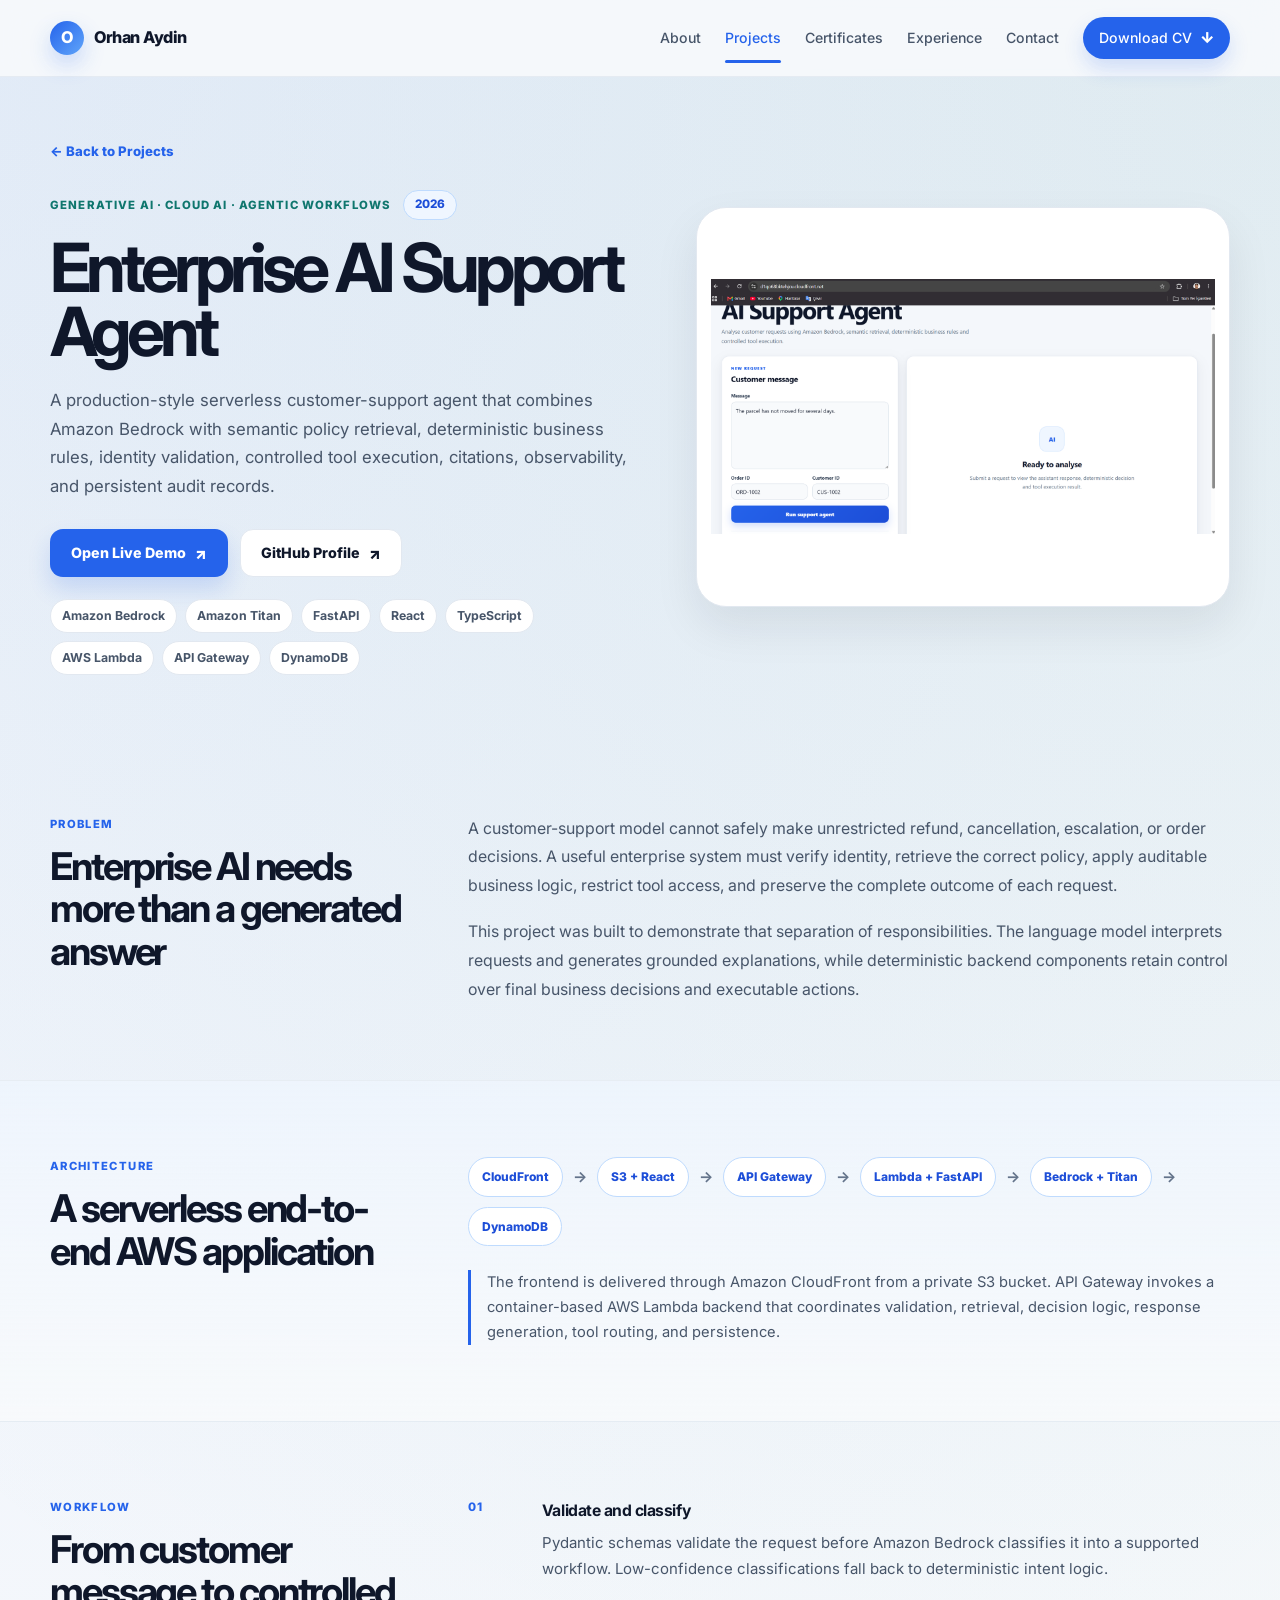
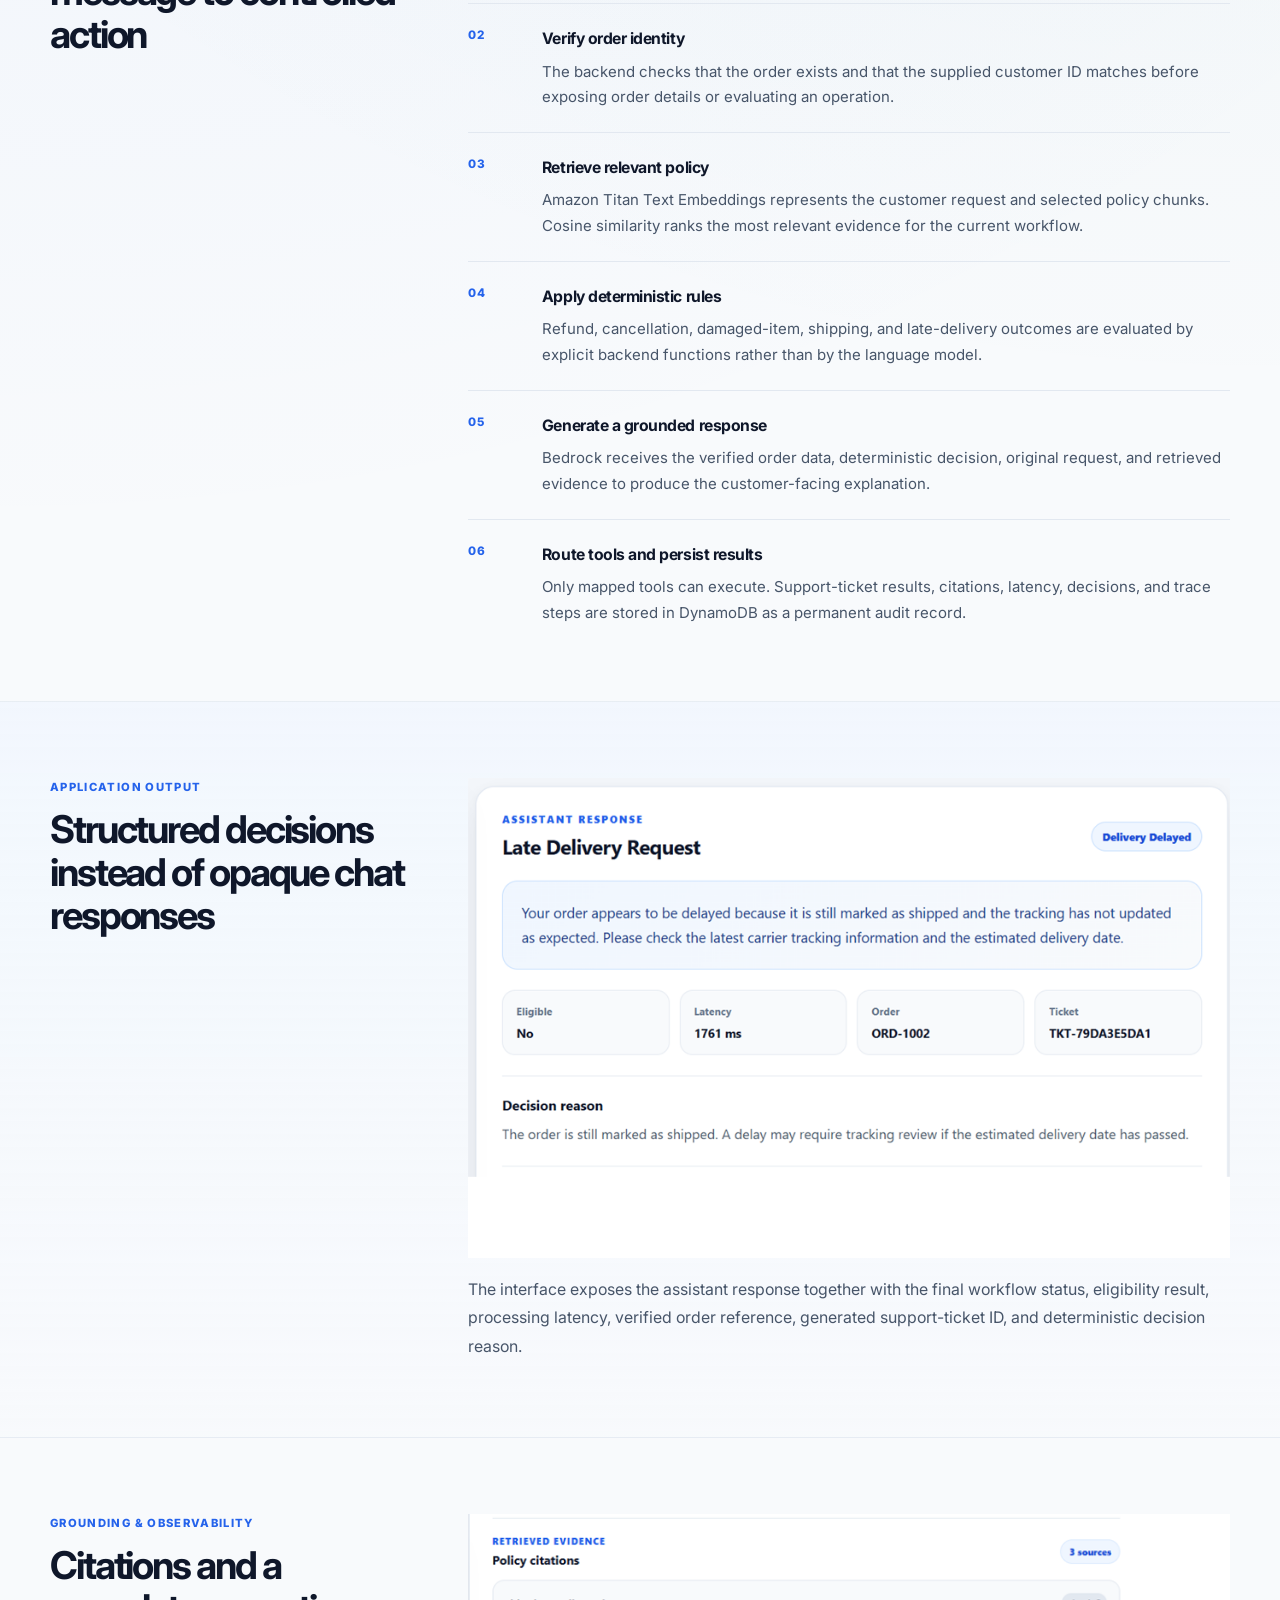
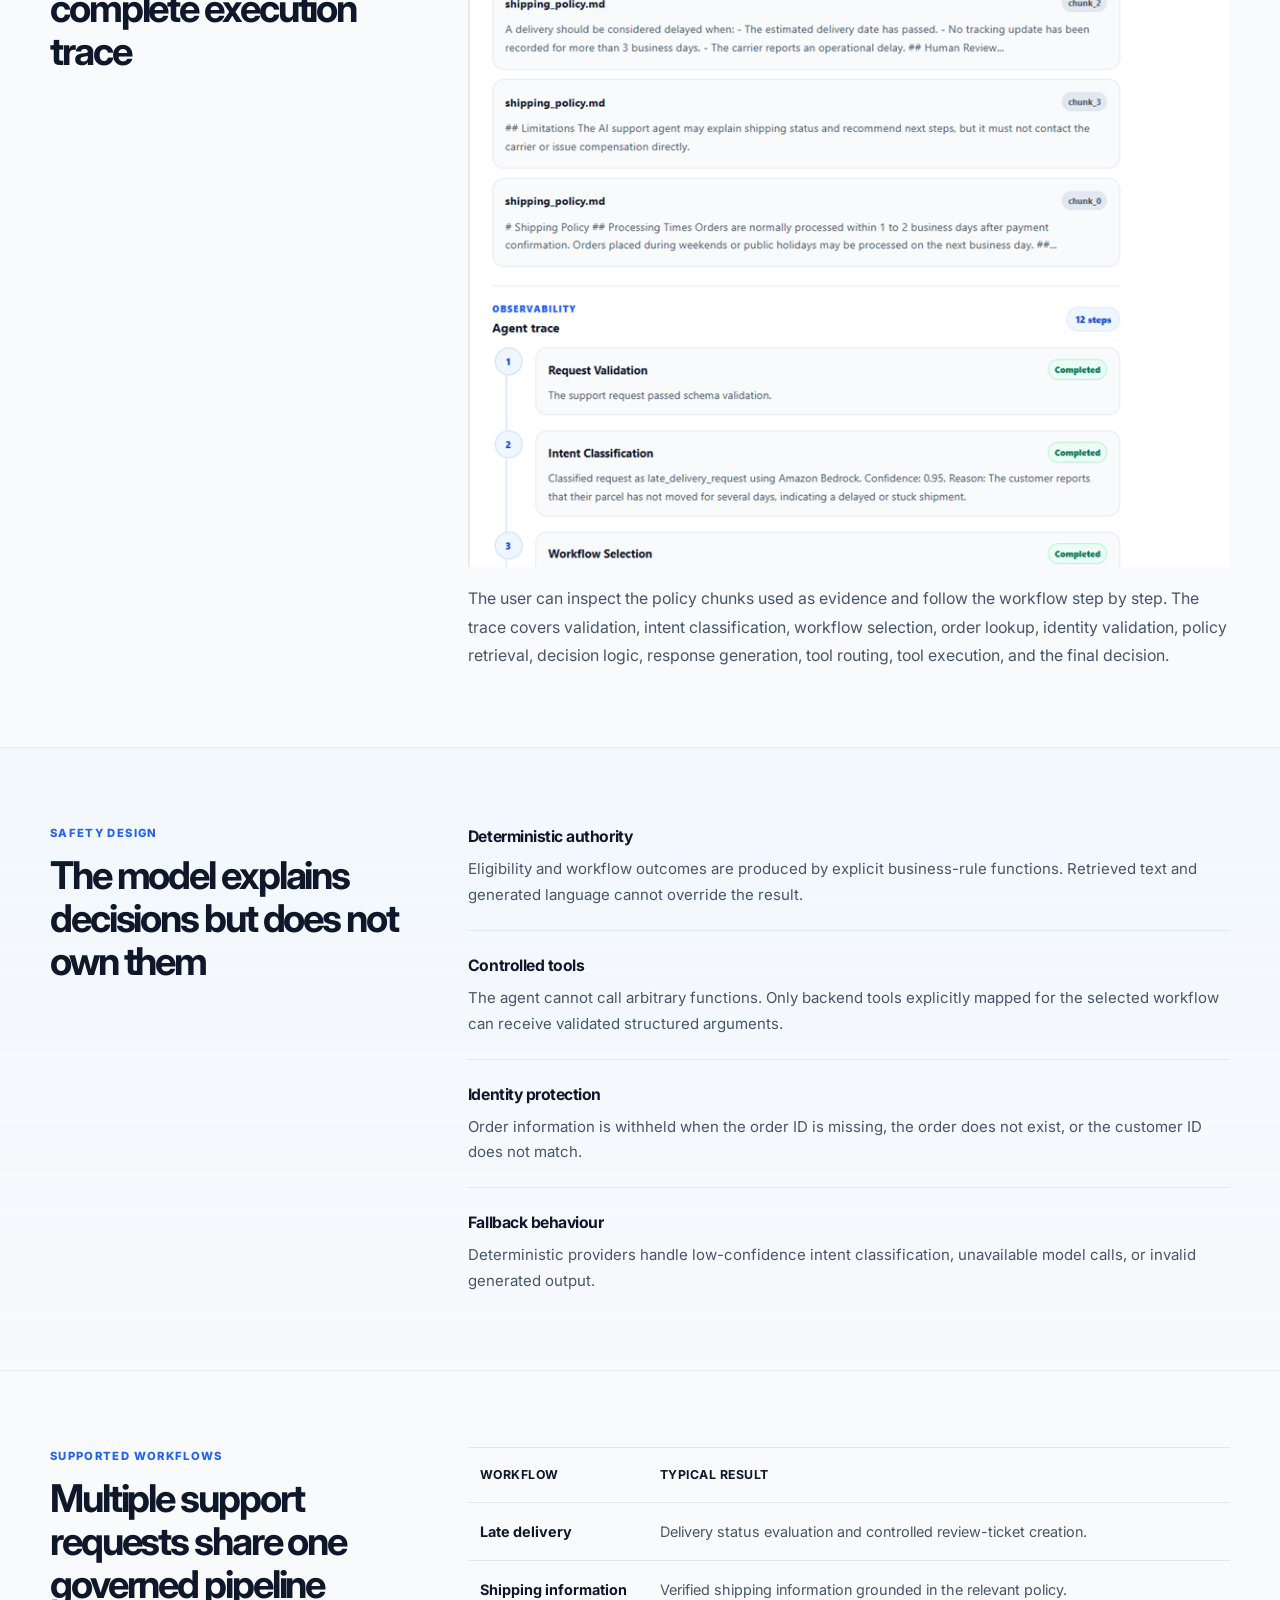
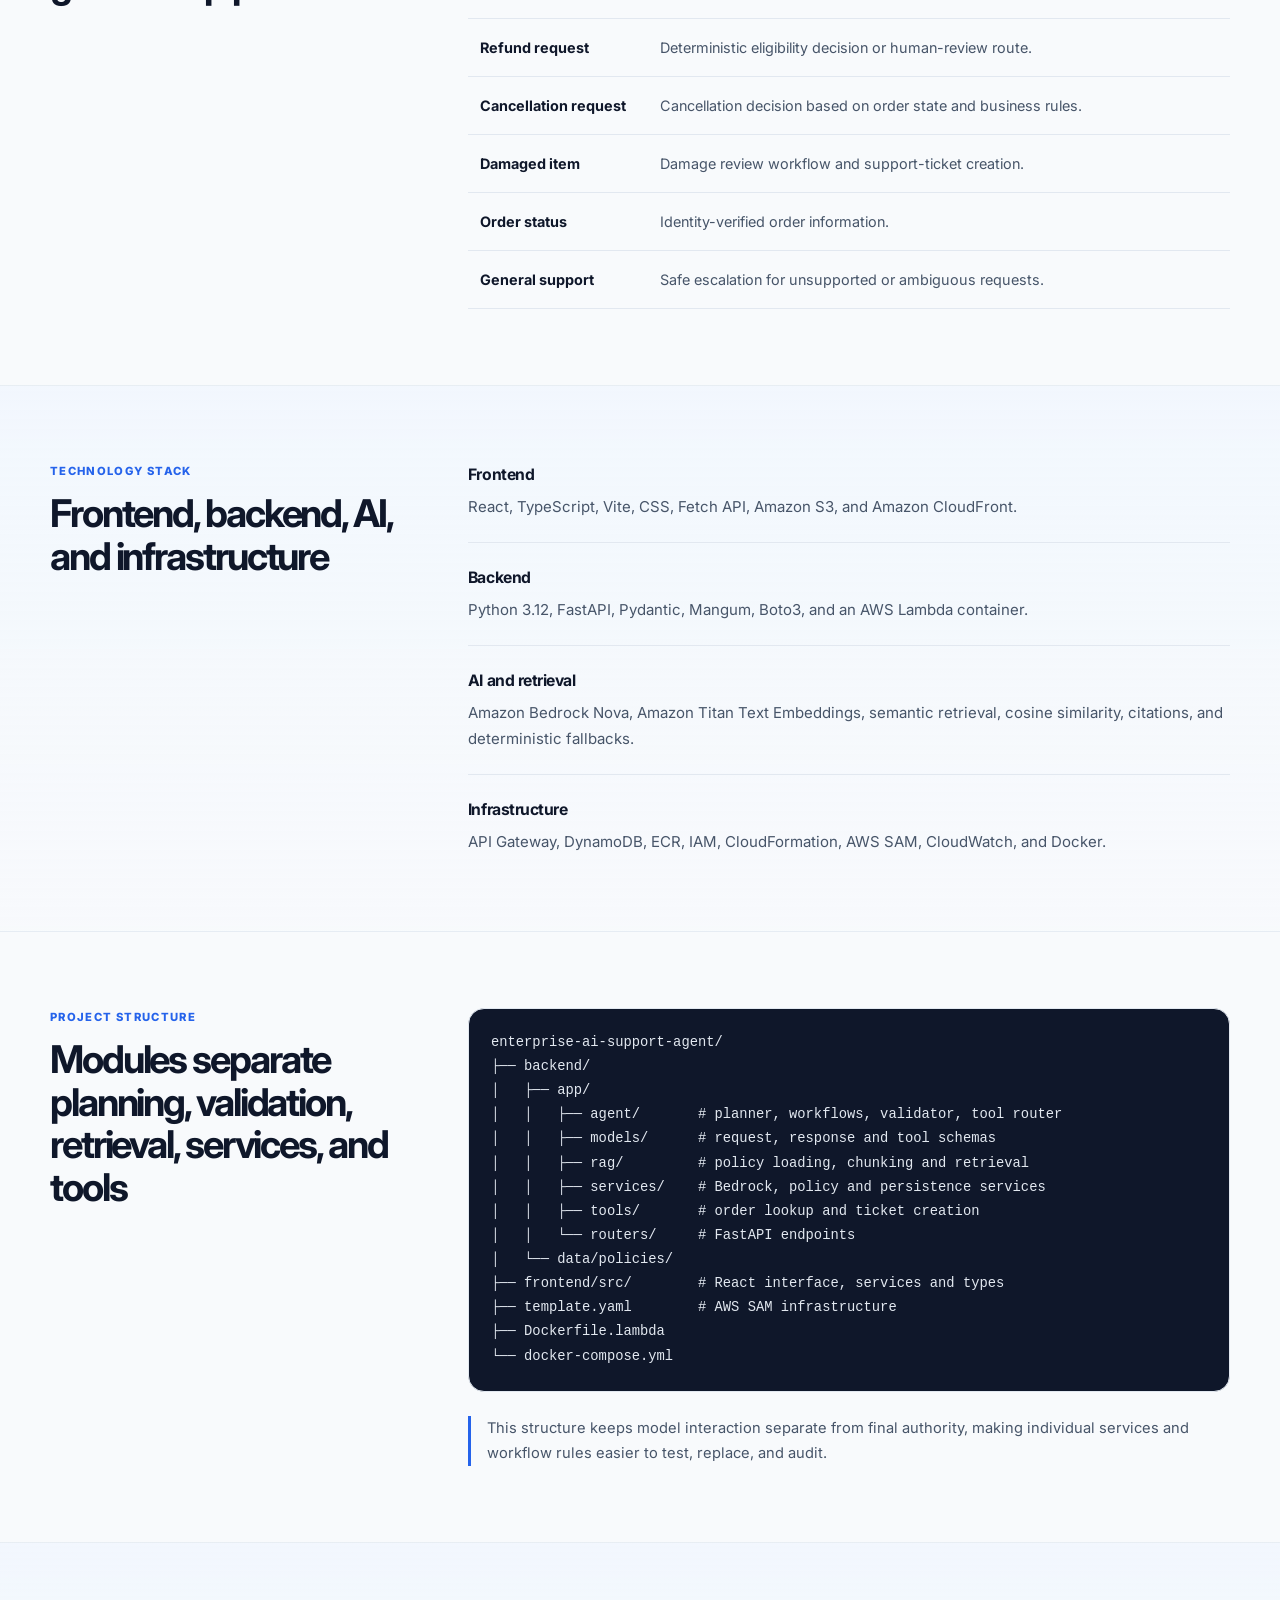
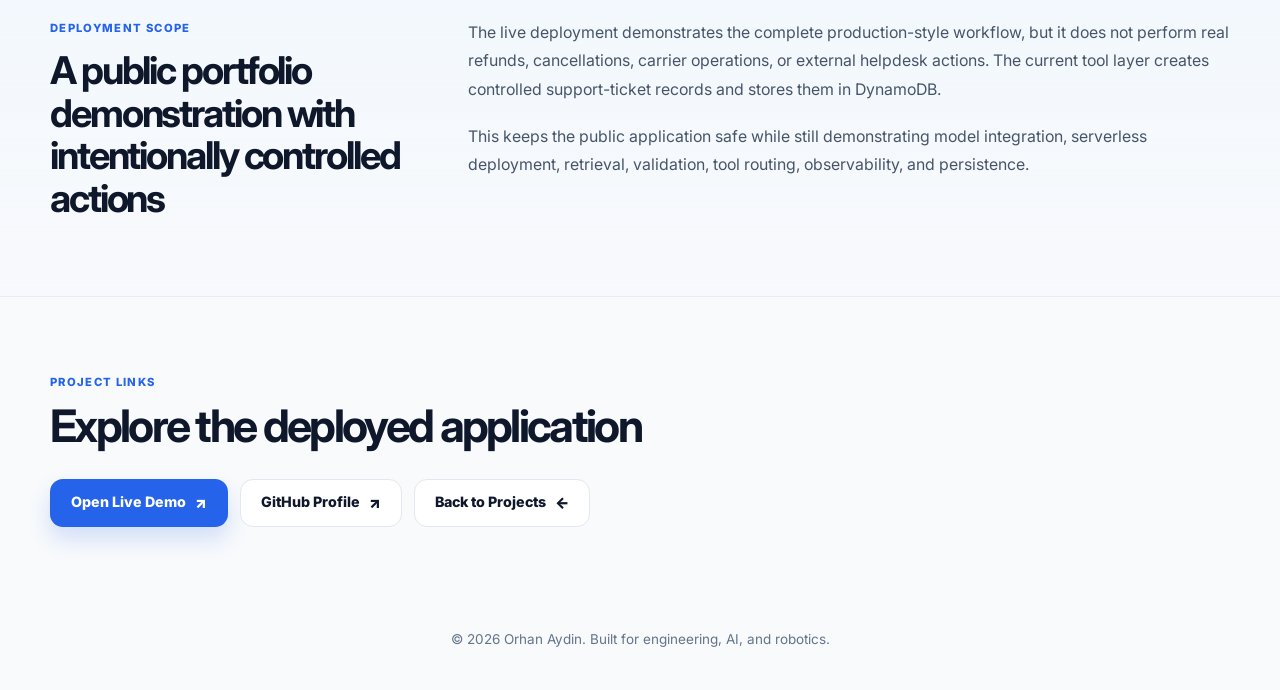
==== projects/enterprise-ai-support-agent/index.html @ e03bdad1 "Add Enterprise AI Support Agent project page Added the Enterprise AI Support Agent project, includin" ====
<!DOCTYPE html>
<html lang="en">
<head>
<meta charset="utf-8"/>
<meta content="width=device-width, initial-scale=1.0" name="viewport"/>
<title>Enterprise AI Support Agent | Orhan Aydin</title>
<meta content="Technical case study of a production-style serverless AI support agent built with Amazon Bedrock, FastAPI, React, AWS Lambda, semantic policy retrieval, deterministic business rules, controlled tools, citations, and DynamoDB audit records." name="description"/>
<link href="../../style.css" rel="stylesheet"/>
<link href="https://fonts.googleapis.com" rel="preconnect"/>
<link crossorigin="" href="https://fonts.gstatic.com" rel="preconnect"/>
<link href="https://fonts.googleapis.com/css2?family=Inter:wght@400;500;600;700;800&amp;display=swap" rel="stylesheet"/>
</head>
<body>
<header class="site-header">
<nav class="navbar container">
<a class="logo" href="../../index.html"><span class="logo-mark">O</span><span>Orhan Aydin</span></a>
<div class="nav-links">
<a class="nav-link" href="../../about.html">About</a>
<a class="nav-link active" href="../../projects.html">Projects</a>
<a class="nav-link" href="../../index.html#certificates">Certificates</a>
<a class="nav-link" href="../../index.html#experience">Experience</a>
<a class="nav-link" href="../../index.html#contact">Contact</a>
<a class="nav-button" href="../../assets/Orhan-Aydin-CV.pdf" rel="noopener noreferrer" target="_blank">Download CV <span class="button-icon">↓</span></a>
</div>
</nav>
</header>
<main class="project-detail-page">
<section class="project-detail-hero section">
<div class="container project-detail-hero-grid">
<div class="project-detail-hero-copy">
<a class="project-back-link" href="../../projects.html">← Back to Projects</a>
<div class="project-detail-kicker-row">
<span class="project-detail-kicker">Generative AI · Cloud AI · Agentic Workflows</span>
<span class="project-year-badge">2026</span>
</div>
<h1>Enterprise AI Support Agent</h1>
<p class="project-detail-lead">A production-style serverless customer-support agent that combines Amazon Bedrock with semantic policy retrieval, deterministic business rules, identity validation, controlled tool execution, citations, observability, and persistent audit records.</p>
<div class="project-detail-actions">
<a class="button button-primary" href="https://d1qo68bktehjcu.cloudfront.net" rel="noopener noreferrer" target="_blank">Open Live Demo <span class="button-icon">↗</span></a>
<a class="button button-secondary" href="https://github.com/orhanaydinn" rel="noopener noreferrer" target="_blank">GitHub Profile <span class="button-icon">↗</span></a>
</div>
<div class="tag-list project-detail-tags">
<span>Amazon Bedrock</span><span>Amazon Titan</span><span>FastAPI</span><span>React</span><span>TypeScript</span><span>AWS Lambda</span><span>API Gateway</span><span>DynamoDB</span>
</div>
</div>
<div class="project-detail-hero-media case-study-hero-media">
<img alt="Enterprise AI Support Agent application interface" src="assets/application-overview.png"/>
</div>
</div>
</section>

<section class="project-detail-section">
<div class="container case-study-grid">
<div class="case-study-aside"><p class="project-detail-section-label">Problem</p><h2>Enterprise AI needs more than a generated answer</h2></div>
<div class="project-detail-prose case-study-prose">
<p>A customer-support model cannot safely make unrestricted refund, cancellation, escalation, or order decisions. A useful enterprise system must verify identity, retrieve the correct policy, apply auditable business logic, restrict tool access, and preserve the complete outcome of each request.</p>
<p>This project was built to demonstrate that separation of responsibilities. The language model interprets requests and generates grounded explanations, while deterministic backend components retain control over final business decisions and executable actions.</p>
</div>
</div>
</section>

<section class="project-detail-section project-detail-soft-section">
<div class="container case-study-grid">
<div class="case-study-aside"><p class="project-detail-section-label">Architecture</p><h2>A serverless end-to-end AWS application</h2></div>
<div>
<div aria-label="Enterprise AI support agent architecture" class="pipeline-list case-study-pipeline">
<span>CloudFront</span><b>→</b><span>S3 + React</span><b>→</b><span>API Gateway</span><b>→</b><span>Lambda + FastAPI</span><b>→</b><span>Bedrock + Titan</span><b>→</b><span>DynamoDB</span>
</div>
<p class="case-study-note">The frontend is delivered through Amazon CloudFront from a private S3 bucket. API Gateway invokes a container-based AWS Lambda backend that coordinates validation, retrieval, decision logic, response generation, tool routing, and persistence.</p>
</div>
</div>
</section>

<section class="project-detail-section">
<div class="container case-study-grid">
<div class="case-study-aside"><p class="project-detail-section-label">Workflow</p><h2>From customer message to controlled action</h2></div>
<div class="case-study-steps">
<article><span>01</span><div><h3>Validate and classify</h3><p>Pydantic schemas validate the request before Amazon Bedrock classifies it into a supported workflow. Low-confidence classifications fall back to deterministic intent logic.</p></div></article>
<article><span>02</span><div><h3>Verify order identity</h3><p>The backend checks that the order exists and that the supplied customer ID matches before exposing order details or evaluating an operation.</p></div></article>
<article><span>03</span><div><h3>Retrieve relevant policy</h3><p>Amazon Titan Text Embeddings represents the customer request and selected policy chunks. Cosine similarity ranks the most relevant evidence for the current workflow.</p></div></article>
<article><span>04</span><div><h3>Apply deterministic rules</h3><p>Refund, cancellation, damaged-item, shipping, and late-delivery outcomes are evaluated by explicit backend functions rather than by the language model.</p></div></article>
<article><span>05</span><div><h3>Generate a grounded response</h3><p>Bedrock receives the verified order data, deterministic decision, original request, and retrieved evidence to produce the customer-facing explanation.</p></div></article>
<article><span>06</span><div><h3>Route tools and persist results</h3><p>Only mapped tools can execute. Support-ticket results, citations, latency, decisions, and trace steps are stored in DynamoDB as a permanent audit record.</p></div></article>
</div>
</div>
</section>

<section class="project-detail-section project-detail-soft-section">
<div class="container case-study-grid">
<div class="case-study-aside"><p class="project-detail-section-label">Application Output</p><h2>Structured decisions instead of opaque chat responses</h2></div>
<div class="project-detail-prose case-study-prose">
<img alt="AI support response with status, latency, order, ticket and decision reason" src="assets/agent-response.png"/>
<p>The interface exposes the assistant response together with the final workflow status, eligibility result, processing latency, verified order reference, generated support-ticket ID, and deterministic decision reason.</p>
</div>
</div>
</section>

<section class="project-detail-section">
<div class="container case-study-grid">
<div class="case-study-aside"><p class="project-detail-section-label">Grounding &amp; Observability</p><h2>Citations and a complete execution trace</h2></div>
<div class="project-detail-prose case-study-prose">
<img alt="Retrieved policy citations and observable agent trace" src="assets/citations-trace.png"/>
<p>The user can inspect the policy chunks used as evidence and follow the workflow step by step. The trace covers validation, intent classification, workflow selection, order lookup, identity validation, policy retrieval, decision logic, response generation, tool routing, tool execution, and the final decision.</p>
</div>
</div>
</section>

<section class="project-detail-section project-detail-soft-section">
<div class="container case-study-grid">
<div class="case-study-aside"><p class="project-detail-section-label">Safety Design</p><h2>The model explains decisions but does not own them</h2></div>
<div class="case-study-findings">
<article><h3>Deterministic authority</h3><p>Eligibility and workflow outcomes are produced by explicit business-rule functions. Retrieved text and generated language cannot override the result.</p></article>
<article><h3>Controlled tools</h3><p>The agent cannot call arbitrary functions. Only backend tools explicitly mapped for the selected workflow can receive validated structured arguments.</p></article>
<article><h3>Identity protection</h3><p>Order information is withheld when the order ID is missing, the order does not exist, or the customer ID does not match.</p></article>
<article><h3>Fallback behaviour</h3><p>Deterministic providers handle low-confidence intent classification, unavailable model calls, or invalid generated output.</p></article>
</div>
</div>
</section>

<section class="project-detail-section">
<div class="container case-study-grid">
<div class="case-study-aside"><p class="project-detail-section-label">Supported Workflows</p><h2>Multiple support requests share one governed pipeline</h2></div>
<div class="model-comparison-table-wrap">
<table class="model-comparison-table">
<thead><tr><th>Workflow</th><th>Typical result</th></tr></thead>
<tbody>
<tr><td>Late delivery</td><td>Delivery status evaluation and controlled review-ticket creation.</td></tr>
<tr><td>Shipping information</td><td>Verified shipping information grounded in the relevant policy.</td></tr>
<tr><td>Refund request</td><td>Deterministic eligibility decision or human-review route.</td></tr>
<tr><td>Cancellation request</td><td>Cancellation decision based on order state and business rules.</td></tr>
<tr><td>Damaged item</td><td>Damage review workflow and support-ticket creation.</td></tr>
<tr><td>Order status</td><td>Identity-verified order information.</td></tr>
<tr><td>General support</td><td>Safe escalation for unsupported or ambiguous requests.</td></tr>
</tbody>
</table>
</div>
</div>
</section>

<section class="project-detail-section project-detail-soft-section">
<div class="container case-study-grid">
<div class="case-study-aside"><p class="project-detail-section-label">Technology Stack</p><h2>Frontend, backend, AI, and infrastructure</h2></div>
<div class="case-study-findings">
<article><h3>Frontend</h3><p>React, TypeScript, Vite, CSS, Fetch API, Amazon S3, and Amazon CloudFront.</p></article>
<article><h3>Backend</h3><p>Python 3.12, FastAPI, Pydantic, Mangum, Boto3, and an AWS Lambda container.</p></article>
<article><h3>AI and retrieval</h3><p>Amazon Bedrock Nova, Amazon Titan Text Embeddings, semantic retrieval, cosine similarity, citations, and deterministic fallbacks.</p></article>
<article><h3>Infrastructure</h3><p>API Gateway, DynamoDB, ECR, IAM, CloudFormation, AWS SAM, CloudWatch, and Docker.</p></article>
</div>
</div>
</section>

<section class="project-detail-section">
<div class="container case-study-grid">
<div class="case-study-aside"><p class="project-detail-section-label">Project Structure</p><h2>Modules separate planning, validation, retrieval, services, and tools</h2></div>
<div>
<pre class="plain-technical-block project-tree-block"><code>enterprise-ai-support-agent/
├── backend/
│   ├── app/
│   │   ├── agent/       # planner, workflows, validator, tool router
│   │   ├── models/      # request, response and tool schemas
│   │   ├── rag/         # policy loading, chunking and retrieval
│   │   ├── services/    # Bedrock, policy and persistence services
│   │   ├── tools/       # order lookup and ticket creation
│   │   └── routers/     # FastAPI endpoints
│   └── data/policies/
├── frontend/src/        # React interface, services and types
├── template.yaml        # AWS SAM infrastructure
├── Dockerfile.lambda
└── docker-compose.yml</code></pre>
<p class="case-study-note">This structure keeps model interaction separate from final authority, making individual services and workflow rules easier to test, replace, and audit.</p>
</div>
</div>
</section>

<section class="project-detail-section project-detail-soft-section">
<div class="container case-study-grid">
<div class="case-study-aside"><p class="project-detail-section-label">Deployment Scope</p><h2>A public portfolio demonstration with intentionally controlled actions</h2></div>
<div class="project-detail-prose case-study-prose">
<p>The live deployment demonstrates the complete production-style workflow, but it does not perform real refunds, cancellations, carrier operations, or external helpdesk actions. The current tool layer creates controlled support-ticket records and stores them in DynamoDB.</p>
<p>This keeps the public application safe while still demonstrating model integration, serverless deployment, retrieval, validation, tool routing, observability, and persistence.</p>
</div>
</div>
</section>

<section class="project-detail-section">
<div class="container project-detail-cta">
<div><p class="project-detail-section-label">Project Links</p><h2>Explore the deployed application</h2></div>
<div class="project-detail-actions">
<a class="button button-primary" href="https://d1qo68bktehjcu.cloudfront.net" rel="noopener noreferrer" target="_blank">Open Live Demo <span class="button-icon">↗</span></a>
<a class="button button-secondary" href="https://github.com/orhanaydinn" rel="noopener noreferrer" target="_blank">GitHub Profile <span class="button-icon">↗</span></a>
<a class="button button-secondary" href="../../projects.html">Back to Projects <span class="button-icon">←</span></a>
</div>
</div>
</section>
</main>
<footer class="footer">© 2026 Orhan Aydin. Built for engineering, AI, and robotics.</footer>
</body>
</html>
---- style.css ----
:root {
  --bg: #f8fafc;
  --surface: #ffffff;
  --surface-soft: #f1f5f9;
  --text: #0f172a;
  --muted: #475569;
  --muted-light: #64748b;
  --border: #e2e8f0;
  --blue: #2563eb;
  --blue-dark: #1d4ed8;
  --blue-soft: #eff6ff;
  --teal: #0f766e;
  --teal-soft: #f0fdfa;
  --shadow: 0 20px 45px rgba(15, 23, 42, 0.08);
  --radius-lg: 28px;
  --radius-md: 20px;
  --radius-sm: 999px;
  --container: 1180px;
}

* {
  box-sizing: border-box;
  margin: 0;
  padding: 0;
}

html {
  scroll-behavior: smooth;
}

body {
  font-family: "Inter", system-ui, -apple-system, BlinkMacSystemFont, "Segoe UI", sans-serif;
  background:
    radial-gradient(circle at top left, rgba(37, 99, 235, 0.08), transparent 30%),
    radial-gradient(circle at top right, rgba(15, 118, 110, 0.08), transparent 28%),
    var(--bg);
  color: var(--text);
  line-height: 1.6;
}

a {
  color: inherit;
  text-decoration: none;
}

img {
  max-width: 100%;
  display: block;
}

.container {
  width: min(100% - 40px, var(--container));
  margin: 0 auto;
}

.section {
  padding: 86px 0;
}

/* HEADER */

.site-header {
  position: sticky;
  top: 0;
  z-index: 20;
  background: rgba(248, 250, 252, 0.88);
  backdrop-filter: blur(16px);
  border-bottom: 1px solid rgba(226, 232, 240, 0.85);
}

.navbar {
  min-height: 76px;
  display: flex;
  align-items: center;
  justify-content: space-between;
  gap: 24px;
}

.logo {
  display: inline-flex;
  align-items: center;
  gap: 10px;
  font-weight: 800;
  font-size: 1.08rem;
  letter-spacing: -0.03em;
  color: var(--text);
}

.logo-mark {
  width: 34px;
  height: 34px;
  border-radius: 50%;
  display: grid;
  place-items: center;
  background: linear-gradient(135deg, var(--blue), #60a5fa);
  color: white;
  font-weight: 800;
  box-shadow: 0 10px 22px rgba(37, 99, 235, 0.22);
}

.nav-links {
  display: flex;
  align-items: center;
  gap: 24px;
  font-size: 0.94rem;
  color: var(--muted);
  font-weight: 500;
}

.nav-links a:hover {
  color: var(--blue);
}

.nav-button {
  display: inline-flex;
  align-items: center;
  gap: 8px;
  padding: 10px 16px;
  border-radius: var(--radius-sm);
  background: var(--blue);
  color: white !important;
  box-shadow: 0 10px 20px rgba(37, 99, 235, 0.18);
}

.nav-button:hover {
  background: var(--blue-dark);
}

/* HERO */

.hero {
  padding-top: 76px;
  padding-bottom: 84px;
}

.hero-grid {
  display: grid;
  grid-template-columns: 260px 1fr 380px;
  gap: 42px;
  align-items: center;
}

.hero-image-card {
  background: linear-gradient(145deg, #ffffff, #eff6ff);
  border: 1px solid var(--border);
  border-radius: 50%;
  padding: 12px;
  box-shadow: var(--shadow);
  position: relative;
}

.hero-image-card::before {
  content: "";
  position: absolute;
  inset: -12px;
  border-radius: 50%;
  background: linear-gradient(145deg, rgba(37, 99, 235, 0.14), rgba(15, 118, 110, 0.12));
  z-index: -1;
}

.profile-image {
  width: 100%;
  aspect-ratio: 1 / 1;
  object-fit: cover;
  border-radius: 50%;
  background: var(--surface-soft);
}

.eyebrow {
  display: inline-flex;
  align-items: center;
  width: fit-content;
  font-size: 0.76rem;
  font-weight: 800;
  color: var(--blue);
  text-transform: uppercase;
  letter-spacing: 0.12em;
  margin-bottom: 14px;
}

.hero h1 {
  font-size: clamp(3rem, 5.4vw, 5.2rem);
  line-height: 0.95;
  letter-spacing: -0.08em;
  margin-bottom: 14px;
}

.hero h2 {
  font-size: clamp(1.45rem, 2.8vw, 2rem);
  line-height: 1.18;
  color: var(--blue);
  font-weight: 800;
  letter-spacing: -0.04em;
  margin-bottom: 20px;
}

.hero-description {
  max-width: 680px;
  font-size: 1.08rem;
  color: var(--muted);
  margin-bottom: 28px;
}

.hero-actions,
.social-links,
.project-links,
.contact-links {
  display: flex;
  flex-wrap: wrap;
  align-items: center;
  gap: 12px;
}

.button {
  display: inline-flex;
  align-items: center;
  justify-content: center;
  gap: 9px;
  min-height: 48px;
  padding: 0 20px;
  border-radius: 13px;
  font-weight: 800;
  font-size: 0.95rem;
  border: 1px solid transparent;
}

.button-icon {
  font-weight: 900;
  font-size: 1rem;
  line-height: 1;
}

.button-primary {
  background: var(--blue);
  color: white;
  box-shadow: 0 12px 22px rgba(37, 99, 235, 0.18);
}

.button-primary:hover {
  background: var(--blue-dark);
}

.button-secondary {
  background: var(--surface);
  border-color: var(--border);
  color: var(--text);
}

.button-secondary:hover {
  border-color: var(--blue);
  color: var(--blue);
}

/* SOCIAL BUTTONS */

.social-links {
  margin-top: 18px;
}

.social-link {
  min-height: 46px;
  display: inline-flex;
  align-items: center;
  gap: 10px;
  background: var(--surface);
  border: 1px solid var(--border);
  border-radius: 13px;
  padding: 0 16px;
  font-weight: 800;
  font-size: 0.94rem;
  color: var(--text);
  box-shadow: 0 10px 24px rgba(15, 23, 42, 0.04);
}

.social-link:hover {
  border-color: var(--blue);
  color: var(--blue);
  transform: translateY(-1px);
}

.social-icon {
  width: 22px;
  height: 22px;
  display: grid;
  place-items: center;
  flex-shrink: 0;
}

.social-icon svg {
  width: 20px;
  height: 20px;
  fill: currentColor;
}

.github-icon {
  color: #111827;
}

.linkedin-icon {
  color: #0a66c2;
}

.huggingface-icon {
  font-size: 1.25rem;
}

/* HERO PROFILE CARD */

.hero-profile-card {
  background: rgba(255, 255, 255, 0.94);
  border: 1px solid var(--border);
  border-radius: var(--radius-lg);
  padding: 28px;
  box-shadow: var(--shadow);
}

.hero-profile-card h3 {
  font-size: 1.28rem;
  letter-spacing: -0.04em;
  margin-bottom: 24px;
}

.profile-item {
  display: grid;
  grid-template-columns: 48px 1fr;
  gap: 16px;
  align-items: flex-start;
  margin-bottom: 18px;
}

.profile-item:last-child {
  margin-bottom: 0;
}

.profile-icon {
  width: 48px;
  height: 48px;
  border-radius: 16px;
  display: grid;
  place-items: center;
  background: var(--blue-soft);
  border: 1px solid #bfdbfe;
  font-size: 1.35rem;
}

.profile-item:nth-of-type(2) .profile-icon {
  background: var(--teal-soft);
  border-color: #99f6e4;
}

.profile-item h4 {
  font-size: 0.98rem;
  line-height: 1.35;
  letter-spacing: -0.03em;
  margin-bottom: 4px;
}

.profile-item p {
  color: var(--muted);
  font-size: 0.9rem;
  line-height: 1.55;
}

.profile-badge {
  display: inline-flex;
  align-items: center;
  width: fit-content;
  margin-top: 8px;
  padding: 5px 10px;
  border-radius: 999px;
  background: var(--blue-soft);
  border: 1px solid #bfdbfe;
  color: var(--blue-dark);
  font-size: 0.78rem;
  font-weight: 800;
}

/* ENGINEERING FOCUS */

.focus-section {
  padding-top: 42px;
}

.focus-title {
  text-align: center;
  margin-bottom: 34px;
}

.focus-title h2 {
  font-size: clamp(2rem, 3.2vw, 3rem);
  line-height: 1.05;
  letter-spacing: -0.06em;
}

.focus-grid {
  display: grid;
  grid-template-columns: repeat(4, 1fr);
  gap: 18px;
}

.focus-card {
  background: rgba(255, 255, 255, 0.94);
  border: 1px solid var(--border);
  border-radius: var(--radius-md);
  box-shadow: 0 12px 30px rgba(15, 23, 42, 0.05);
  padding: 28px;
}

.card-icon {
  width: 56px;
  height: 56px;
  border-radius: 16px;
  display: grid;
  place-items: center;
  margin-bottom: 22px;
}

.card-icon svg {
  width: 32px;
  height: 32px;
  stroke: currentColor;
  fill: none;
  stroke-width: 1.9;
  stroke-linecap: round;
  stroke-linejoin: round;
}

.focus-blue .card-icon {
  background: #eff6ff;
  color: #2563eb;
}

.focus-green .card-icon {
  background: #ecfdf5;
  color: #10b981;
}

.focus-purple .card-icon {
  background: #f5f3ff;
  color: #7c3aed;
}

.focus-cyan .card-icon {
  background: #ecfeff;
  color: #06b6d4;
}

.focus-card h3 {
  font-size: 1.12rem;
  line-height: 1.35;
  letter-spacing: -0.03em;
  margin-bottom: 12px;
}

.focus-card p {
  color: var(--muted);
  font-size: 0.94rem;
  line-height: 1.65;
}

/* SHARED CARDS */

.project-card,
.skill-card,
.impact-card,
.contact-card,
.content-card,
.category-card,
.page-side-card {
  background: rgba(255, 255, 255, 0.92);
  border: 1px solid var(--border);
  border-radius: var(--radius-md);
  box-shadow: 0 12px 30px rgba(15, 23, 42, 0.05);
}

.skill-card h3,
.project-card h3,
.category-card h3 {
  font-size: 1.14rem;
  letter-spacing: -0.03em;
  margin-bottom: 10px;
}

.skill-card p,
.project-card p,
.impact-card p,
.contact-card p,
.category-card p {
  color: var(--muted);
  font-size: 0.96rem;
}

/* FEATURED PROJECTS */

.projects-section {
  padding-top: 110px;
  background: linear-gradient(180deg, transparent, rgba(239, 246, 255, 0.55), transparent);
}

.projects-title {
  text-align: center;
  margin-bottom: 36px;
}

.projects-title h2 {
  font-size: clamp(2rem, 3.2vw, 3rem);
  line-height: 1.05;
  letter-spacing: -0.06em;
}

.project-card {
  padding: 28px;
}

.project-card-large {
  padding: 36px;
  border-radius: var(--radius-lg);
  margin-bottom: 20px;
  background:
    linear-gradient(135deg, rgba(239, 246, 255, 0.88), rgba(255, 255, 255, 0.96)),
    var(--surface);
}


.project-feature-layout {
  display: grid;
  grid-template-columns: minmax(280px, 0.9fr) minmax(0, 1.6fr);
  gap: 36px;
  align-items: stretch;
}

.project-feature-media {
  min-height: 360px;
  overflow: hidden;
  border-radius: 20px;
  border: 1px solid var(--border);
  background: var(--surface-soft);
  box-shadow: inset 0 0 0 1px rgba(255, 255, 255, 0.45);
}

.project-feature-image {
  width: 100%;
  height: 100%;
  object-fit: cover;
  object-position: center;
}

.project-content {
  max-width: none;
}

.project-meta {
  color: var(--teal);
  font-weight: 800;
  font-size: 0.78rem;
  letter-spacing: 0.08em;
  text-transform: uppercase;
  margin-bottom: 10px;
}

.project-card-large h3 {
  font-size: clamp(1.8rem, 4vw, 3rem);
  line-height: 1.06;
  letter-spacing: -0.06em;
  margin-bottom: 16px;
}

.project-card-large p {
  font-size: 1.05rem;
  max-width: 820px;
}

.tag-list {
  display: flex;
  flex-wrap: wrap;
  gap: 8px;
  margin: 20px 0;
}

.tag-list span {
  display: inline-flex;
  align-items: center;
  border-radius: var(--radius-sm);
  background: var(--surface);
  border: 1px solid var(--border);
  color: var(--muted);
  padding: 6px 11px;
  font-size: 0.82rem;
  font-weight: 700;
}

.project-points {
  list-style-position: inside;
  color: var(--muted);
  margin: 16px 0 22px;
  display: grid;
  gap: 6px;
}

.project-links a,
.contact-links a {
  color: var(--blue);
  font-weight: 800;
  font-size: 0.94rem;
}

.project-links a:hover,
.contact-links a:hover {
  color: var(--blue-dark);
}

.project-grid {
  display: grid;
  grid-template-columns: repeat(3, 1fr);
  gap: 18px;
}

.view-all-wrapper {
  display: flex;
  justify-content: center;
  margin-top: 28px;
}

/* SKILLS */

.skills-grid {
  display: grid;
  grid-template-columns: repeat(4, 1fr);
  gap: 18px;
}

.skill-card {
  padding: 24px;
}

/* EXPERIENCE */

.impact-grid {
  display: grid;
  grid-template-columns: repeat(3, 1fr);
  gap: 18px;
}

.impact-card {
  padding: 28px;
}

.impact-card h3 {
  font-size: 2rem;
  letter-spacing: -0.06em;
  color: var(--blue);
  margin-bottom: 12px;
}

/* PAGE HERO FOR ABOUT / PROJECTS */

.page-hero {
  padding-top: 86px;
  padding-bottom: 66px;
}

.page-hero-grid {
  display: grid;
  grid-template-columns: 1.5fr 0.8fr;
  gap: 40px;
  align-items: stretch;
}

.page-hero h1 {
  font-size: clamp(3rem, 6vw, 5.3rem);
  line-height: 0.95;
  letter-spacing: -0.08em;
  margin-bottom: 24px;
}

.page-hero p {
  max-width: 760px;
  color: var(--muted);
  font-size: 1.1rem;
}

.page-side-card {
  padding: 30px;
  border-radius: var(--radius-lg);
}

.page-side-card h3 {
  font-size: 1.2rem;
  letter-spacing: -0.04em;
  margin-bottom: 18px;
}

.page-side-card p {
  font-size: 0.96rem;
  margin-bottom: 16px;
}

/* ABOUT DETAIL */

.about-detail-section {
  padding-top: 24px;
}

.content-grid {
  display: grid;
  grid-template-columns: repeat(2, 1fr);
  gap: 20px;
}

.content-card {
  padding: 30px;
}

.content-card h2 {
  font-size: 1.35rem;
  letter-spacing: -0.04em;
  margin-bottom: 16px;
}

.content-card p {
  color: var(--muted);
  margin-bottom: 14px;
}

.content-card p:last-child {
  margin-bottom: 0;
}

/* PROJECTS PAGE */

.projects-list {
  display: grid;
  gap: 18px;
}

.project-card-wide {
  display: grid;
  grid-template-columns: 1fr auto;
  gap: 28px;
  align-items: center;
}

.project-links-block {
  align-items: flex-start;
  flex-direction: column;
  min-width: 120px;
}

.simple-list {
  list-style: none;
  display: grid;
  gap: 10px;
}

.simple-list li {
  color: var(--muted);
  position: relative;
  padding-left: 18px;
}

.simple-list li::before {
  content: "";
  position: absolute;
  left: 0;
  top: 11px;
  width: 7px;
  height: 7px;
  border-radius: 50%;
  background: var(--blue);
}

.category-grid {
  display: grid;
  grid-template-columns: repeat(4, 1fr);
  gap: 18px;
}

.category-card {
  padding: 26px;
}

/* CONTACT */

.contact-section {
  padding-bottom: 56px;
}

.contact-card {
  padding: 44px;
  background:
    linear-gradient(135deg, rgba(239, 246, 255, 0.95), rgba(240, 253, 250, 0.8)),
    var(--surface);
}

.contact-card h2 {
  font-size: clamp(2rem, 4vw, 3rem);
  letter-spacing: -0.06em;
  line-height: 1.08;
  margin-bottom: 14px;
}

.contact-card p {
  max-width: 780px;
  font-size: 1.04rem;
  margin-bottom: 22px;
}

.footer {
  padding: 26px 20px 40px;
  text-align: center;
  color: var(--muted-light);
  font-size: 0.9rem;
}

/* RESPONSIVE */

@media (max-width: 1100px) {
  .hero-grid {
    grid-template-columns: 240px 1fr;
    gap: 40px;
  }

  .hero-profile-card {
    grid-column: 1 / -1;
  }
}

@media (max-width: 980px) {
  .focus-grid,
  .skills-grid,
  .category-grid {
    grid-template-columns: repeat(2, 1fr);
  }

  .project-grid,
  .content-grid,
  .project-feature-layout {
    grid-template-columns: 1fr;
  }

  .project-feature-media {
    min-height: 300px;
  }

  .project-card-wide {
    grid-template-columns: 1fr;
  }

  .page-hero-grid {
    grid-template-columns: 1fr;
  }
}

@media (max-width: 760px) {
  .container {
    width: min(100% - 28px, var(--container));
  }

  .section {
    padding: 64px 0;
  }

  .navbar {
    align-items: flex-start;
    flex-direction: column;
    padding: 18px 0;
  }

  .nav-links {
    width: 100%;
    overflow-x: auto;
    padding-bottom: 4px;
    gap: 16px;
  }

  .hero {
    padding-top: 58px;
  }

  .hero-grid {
    grid-template-columns: 1fr;
    gap: 34px;
  }

  .hero-image-card {
    max-width: 250px;
  }

  .hero h1 {
    font-size: 3.4rem;
  }

  .focus-grid,
  .skills-grid,
  .impact-grid,
  .category-grid {
    grid-template-columns: 1fr;
  }

  .project-card-large,
  .contact-card,
  .content-card,
  .category-card,
  .page-side-card {
    padding: 28px;
  }

  .project-feature-media {
    min-height: 230px;
  }

  .page-hero h1 {
    font-size: 3.2rem;
  }
}

@media (max-width: 420px) {
  .hero h1 {
    font-size: 2.8rem;
  }

  .hero h2 {
    font-size: 1.35rem;
  }

  .hero-description {
    font-size: 1.02rem;
  }

  .nav-links {
    font-size: 0.86rem;
  }
}

.nav-link {
  position: relative;
  padding: 8px 0;
  transition: color 0.2s ease;
}

.nav-link::after {
  content: "";
  position: absolute;
  left: 50%;
  bottom: -6px;
  width: 0;
  height: 3px;
  border-radius: 999px;
  background: var(--blue);
  transform: translateX(-50%);
  transition: width 0.2s ease;
}

.nav-link:hover,
.nav-link.active {
  color: var(--blue);
}

.nav-link:hover::after,
.nav-link.active::after {
  width: 100%;
}

/* =========================================================
   MAIN FEATURED PROJECT — FULL GIF + COMPACT CONTENT
   ========================================================= */

.project-feature-layout {
  display: grid;
  grid-template-columns: minmax(360px, 1fr) minmax(0, 1.45fr);
  gap: 34px;
  align-items: stretch;
}

.project-feature-media {
  width: 100%;
  height: 100%;
  min-height: 0;
  display: block;
  overflow: hidden;
  border-radius: 22px;
  border: 1px solid var(--border);
  background: #000;
  box-shadow: inset 0 0 0 1px rgba(255, 255, 255, 0.2);
}

.project-feature-image {
  width: 100%;
  height: 100%;
  display: block;
  object-fit: cover;
  object-position: center;
}

.project-feature-layout .project-content {
  max-width: none;
  display: flex;
  flex-direction: column;
}

.project-feature-layout .project-content > p,
.project-feature-layout .project-points li {
  text-align: justify;
  text-justify: inter-word;
  hyphens: auto;
}

.project-feature-layout .project-meta {
  font-size: 0.72rem;
  margin-bottom: 8px;
}

.project-feature-layout h3 {
  font-size: clamp(1.75rem, 3vw, 2.55rem);
  line-height: 1.08;
  margin-bottom: 13px;
}

.project-feature-layout .project-content > p {
  font-size: 0.96rem;
  line-height: 1.6;
}

.project-feature-layout .tag-list {
  margin: 16px 0;
  gap: 7px;
}

.project-feature-layout .tag-list span {
  padding: 5px 10px;
  font-size: 0.76rem;
}

.project-feature-layout .project-points {
  margin: 14px 0 18px;
  gap: 5px;
  font-size: 0.9rem;
  line-height: 1.55;
}

.project-feature-layout .project-links a {
  font-size: 0.9rem;
}

@media (max-width: 980px) {
  .project-feature-layout {
    grid-template-columns: 1fr;
    gap: 26px;
  }

  .project-feature-media {
    width: 100%;
    height: auto;
    min-height: 0;
    max-height: none;
  }

  .project-feature-image {
    width: 100%;
    height: auto;
    max-height: none;
    object-fit: contain;
  }
}

@media (max-width: 760px) {
  .project-card-large {
    padding: 22px;
  }

  .project-feature-media {
    min-height: 0;
    height: auto;
    border-radius: 16px;
  }

  .project-feature-layout h3 {
    font-size: 1.8rem;
  }

  .project-feature-layout .project-content > p {
    font-size: 0.92rem;
  }

  .project-feature-layout .project-points {
    font-size: 0.86rem;
  }
}

/* =========================================================
   SMALL PROJECT CARDS — GIF / IMAGE MEDIA
   ========================================================= */

.small-project-card {
  padding: 0;
  min-height: 100%;
  overflow: hidden;
  display: flex;
  flex-direction: column;
  transition:
    transform 0.22s ease,
    border-color 0.22s ease,
    box-shadow 0.22s ease;
}

.small-project-card:hover {
  transform: translateY(-5px);
  border-color: rgba(37, 99, 235, 0.28);
  box-shadow: 0 20px 42px rgba(15, 23, 42, 0.1);
}

.small-project-media {
  width: 100%;
  aspect-ratio: 16 / 9;
  overflow: hidden;
  flex-shrink: 0;
  background: var(--surface-soft);
  border-bottom: 1px solid var(--border);
}

.small-project-visual {
  width: 100%;
  height: 100%;
  display: block;
  object-fit: cover;
  object-position: center;
  transition: transform 0.35s ease;
}

.small-project-card:hover .small-project-visual {
  transform: scale(1.025);
}

.small-project-body {
  padding: 26px;
  display: flex;
  flex-direction: column;
  flex: 1;
}

.small-project-body .project-meta {
  margin-bottom: 10px;
}

.small-project-body h3 {
  min-height: 3.25rem;
  font-size: 1.15rem;
  line-height: 1.42;
  margin-bottom: 12px;
}

.small-project-body > p {
  font-size: 0.94rem;
  line-height: 1.65;
}

.small-project-body .tag-list {
  margin: 20px 0;
}

.small-project-body .tag-list span {
  padding: 5px 10px;
  font-size: 0.78rem;
}

.small-project-links {
  margin-top: auto;
  padding-top: 2px;
}

.small-project-placeholder {
  display: flex;
  flex-direction: column;
  align-items: center;
  justify-content: center;
  gap: 10px;
  color: var(--muted-light);
  font-size: 0.78rem;
  font-weight: 800;
  letter-spacing: 0.08em;
  text-transform: uppercase;
}

.small-project-placeholder-llm {
  background:
    radial-gradient(circle at 30% 30%, rgba(124, 58, 237, 0.17), transparent 34%),
    linear-gradient(135deg, #f5f3ff, #eff6ff);
}

.small-project-placeholder-cad {
  background:
    radial-gradient(circle at 70% 30%, rgba(15, 118, 110, 0.17), transparent 34%),
    linear-gradient(135deg, #f0fdfa, #f8fafc);
}

.placeholder-icon {
  width: 58px;
  height: 58px;
  display: grid;
  place-items: center;
  border: 1px solid rgba(37, 99, 235, 0.18);
  border-radius: 18px;
  background: rgba(255, 255, 255, 0.72);
  color: var(--blue);
  font-size: 0.88rem;
  font-weight: 900;
  letter-spacing: 0;
  box-shadow: 0 10px 24px rgba(15, 23, 42, 0.06);
}

@media (max-width: 980px) {
  .small-project-body {
    padding: 24px;
  }

  .small-project-body h3 {
    min-height: auto;
  }
}

@media (max-width: 760px) {
  .small-project-media {
    aspect-ratio: 16 / 10;
  }

  .small-project-body {
    padding: 22px;
  }
}

/* SCARA PROJECT VIDEO — ZOOMED AND SHIFTED DOWN */
.scara-project-video {
  object-fit: contain;
  object-position: center;
  background: #eef2f7;
  transform: translateY(8%) scale(1.55);
  transform-origin: center;
}

/* =========================================================
   PROJECTS PAGE — FOUR COMPACT PROJECT CARDS
   ========================================================= */

.projects-page-main {
  min-height: calc(100vh - 76px);
}

.projects-gallery-section {
  padding: 38px 0 54px;
}

.projects-page-heading {
  max-width: 760px;
  margin: 0 auto 28px;
  text-align: center;
}

.projects-page-heading .eyebrow {
  margin-inline: auto;
  margin-bottom: 8px;
}

.projects-page-heading h1 {
  font-size: clamp(2.5rem, 4.5vw, 4rem);
  line-height: 0.98;
  letter-spacing: -0.07em;
  margin-bottom: 10px;
}

.projects-page-heading > p:last-child {
  color: var(--muted);
  font-size: 0.94rem;
  line-height: 1.55;
}

.projects-page-grid {
  display: grid;
  grid-template-columns: repeat(4, minmax(0, 1fr));
  gap: 18px;
  align-items: stretch;
}

.project-page-card {
  padding: 0;
  overflow: hidden;
  display: flex;
  flex-direction: column;
  min-width: 0;
  min-height: 100%;
  border-radius: 22px;
  transition:
    transform 0.22s ease,
    border-color 0.22s ease,
    box-shadow 0.22s ease;
}

.project-page-card:hover {
  transform: translateY(-4px);
  border-color: rgba(37, 99, 235, 0.26);
  box-shadow: 0 18px 36px rgba(15, 23, 42, 0.09);
}

.project-page-media {
  width: 100%;
  aspect-ratio: 16 / 9;
  overflow: hidden;
  flex-shrink: 0;
  background: #eef2f7;
  border-bottom: 1px solid var(--border);
}

.project-page-visual {
  width: 100%;
  height: 100%;
  display: block;
  object-fit: cover;
  object-position: center;
}

.project-page-visual-contain {
  object-fit: contain;
  background: #000;
}

.project-page-scara-video {
  object-fit: contain;
  object-position: center;
  background: #eef2f7;
  transform: translateY(8%) scale(1.55);
  transform-origin: center;
}

.project-page-body {
  padding: 22px;
  display: flex;
  flex-direction: column;
  flex: 1;
}

.project-page-body .project-meta {
  margin-bottom: 8px;
  font-size: 0.67rem;
  line-height: 1.35;
}

.project-page-body h2 {
  min-height: 3.45rem;
  font-size: 1.08rem;
  line-height: 1.35;
  letter-spacing: -0.035em;
  margin-bottom: 10px;
}

.project-page-body > p {
  color: var(--muted);
  font-size: 0.84rem;
  line-height: 1.58;
  text-align: justify;
  text-justify: inter-word;
  hyphens: auto;
}

.project-page-body .tag-list {
  margin: 16px 0;
  gap: 6px;
}

.project-page-body .tag-list span {
  padding: 4px 8px;
  font-size: 0.68rem;
}

.project-page-links {
  margin-top: auto;
  padding-top: 2px;
  gap: 10px;
}

.project-page-links a {
  font-size: 0.82rem;
}

@media (max-width: 1250px) {
  .projects-page-grid {
    grid-template-columns: repeat(2, minmax(0, 1fr));
  }

  .project-page-body h2 {
    min-height: auto;
  }
}

@media (max-width: 760px) {
  .projects-gallery-section {
    padding: 48px 0 62px;
  }

  .projects-page-heading {
    margin-bottom: 30px;
  }

  .projects-page-heading h1 {
    font-size: 3.1rem;
  }

  .projects-page-grid {
    grid-template-columns: 1fr;
  }

  .project-page-card {
    border-radius: 20px;
  }

  .project-page-media {
    aspect-ratio: 16 / 9;
  }

  .project-page-body {
    padding: 22px;
  }

  .project-page-body h2 {
    font-size: 1.35rem;
  }

  .project-page-body > p {
    font-size: 0.91rem;
  }
}

/* =========================================================
   CERTIFICATES — HORIZONTAL CAROUSEL
   ========================================================= */

.certificates-section {
  padding-top: 86px;
  overflow: hidden;
}

.certificates-heading {
  margin-bottom: 28px;
}

.certificates-heading h2 {
  font-size: clamp(2rem, 3vw, 2.8rem);
  line-height: 1.1;
  letter-spacing: -0.05em;
  color: var(--text);
}

.certificates-carousel-shell {
  position: relative;
}

.certificates-carousel {
  display: grid;
  grid-auto-flow: column;
  grid-auto-columns: minmax(280px, 330px);
  gap: 20px;
  overflow-x: auto;
  overscroll-behavior-inline: contain;
  scroll-snap-type: inline mandatory;
  scrollbar-width: none;
  padding: 4px 2px 18px;
}

.certificates-carousel::-webkit-scrollbar {
  display: none;
}

.certificate-scroll-button {
  position: absolute;
  top: 50%;
  z-index: 5;
  width: 42px;
  height: 42px;
  display: grid;
  place-items: center;
  border: 1px solid rgba(37, 99, 235, 0.16);
  border-radius: 14px;
  background:
    linear-gradient(145deg, rgba(255, 255, 255, 0.98), rgba(239, 246, 255, 0.92));
  color: var(--blue);
  cursor: pointer;
  box-shadow:
    0 10px 24px rgba(37, 99, 235, 0.12),
    inset 0 1px 0 rgba(255, 255, 255, 0.9);
  backdrop-filter: blur(12px);
  transform: translateY(-50%);
  transition:
    color 0.2s ease,
    background 0.2s ease,
    border-color 0.2s ease,
    transform 0.2s ease,
    box-shadow 0.2s ease;
}

.certificate-scroll-button svg {
  width: 19px;
  height: 19px;
  fill: none;
  stroke: currentColor;
  stroke-width: 2.1;
  stroke-linecap: round;
  stroke-linejoin: round;
}

.certificate-scroll-button-left {
  left: -18px;
}

.certificate-scroll-button-right {
  right: -18px;
}

.certificate-scroll-button:hover {
  color: white;
  background: linear-gradient(135deg, var(--blue), #60a5fa);
  border-color: transparent;
  transform: translateY(-50%) scale(1.05);
  box-shadow:
    0 14px 30px rgba(37, 99, 235, 0.24),
    inset 0 1px 0 rgba(255, 255, 255, 0.25);
}

.certificate-scroll-button:active {
  transform: translateY(-50%) scale(0.97);
}

.certificate-card {
  overflow: hidden;
  scroll-snap-align: start;
  background: rgba(255, 255, 255, 0.94);
  border: 1px solid var(--border);
  border-radius: 22px;
  box-shadow: 0 14px 34px rgba(15, 23, 42, 0.06);
  transition:
    transform 0.22s ease,
    border-color 0.22s ease,
    box-shadow 0.22s ease;
}

.certificate-card:hover {
  transform: translateY(-4px);
  border-color: rgba(37, 99, 235, 0.3);
  box-shadow: 0 20px 42px rgba(15, 23, 42, 0.1);
}

.certificate-media {
  width: 100%;
  aspect-ratio: 16 / 10;
  overflow: hidden;
  background:
    linear-gradient(135deg, rgba(239, 246, 255, 0.95), rgba(240, 253, 250, 0.78));
  border-bottom: 1px solid var(--border);
}

.certificate-image {
  width: 100%;
  height: 100%;
  display: block;
  object-fit: cover;
  object-position: center;
}

.certificate-body {
  padding: 22px;
}

.certificate-category {
  display: inline-block;
  margin-bottom: 9px;
  color: var(--teal);
  font-size: 0.7rem;
  font-weight: 800;
  letter-spacing: 0.09em;
  text-transform: uppercase;
}

.certificate-body h3 {
  min-height: 3.2rem;
  font-size: 1.02rem;
  line-height: 1.4;
  letter-spacing: -0.025em;
  margin-bottom: 8px;
}

.certificate-body p {
  color: var(--muted);
  font-size: 0.86rem;
}

.certificate-scroll-hint {
  margin-top: 4px;
  color: var(--muted-light);
  font-size: 0.8rem;
  text-align: right;
}

@media (max-width: 1260px) {
  .certificate-scroll-button-left {
    left: 8px;
  }

  .certificate-scroll-button-right {
    right: 8px;
  }
}

@media (max-width: 760px) {
  .certificates-section {
    padding-top: 64px;
  }

  .certificates-heading {
    margin-bottom: 24px;
  }

  .certificates-heading h2 {
    font-size: 2rem;
  }

  .certificates-carousel {
    grid-auto-columns: minmax(255px, 84vw);
    gap: 16px;
    padding-inline: 8px;
  }

  .certificate-scroll-button {
    width: 40px;
    height: 40px;
    border-radius: 13px;
  }

  .certificate-scroll-button-left {
    left: 4px;
  }

  .certificate-scroll-button-right {
    right: 4px;
  }

  .certificate-scroll-hint {
    text-align: left;
  }
}

/* =========================================================
   PROFESSIONAL EXPERIENCE
   ========================================================= */

.experience-section {
  padding-top: 92px;
}

.experience-heading {
  display: grid;
  grid-template-columns: minmax(0, 1fr) minmax(280px, 0.7fr);
  gap: 44px;
  align-items: end;
  margin-bottom: 34px;
}

.experience-heading h2 {
  font-size: clamp(2rem, 3vw, 2.8rem);
  line-height: 1.1;
  letter-spacing: -0.05em;
  color: var(--text);
}

.experience-intro {
  color: var(--muted);
  font-size: 0.98rem;
  line-height: 1.7;
}

.experience-grid {
  display: grid;
  grid-template-columns: repeat(3, minmax(0, 1fr));
  gap: 20px;
  align-items: stretch;
}

.experience-card {
  min-width: 0;
  padding: 28px;
  display: flex;
  flex-direction: column;
  background: rgba(255, 255, 255, 0.94);
  border: 1px solid var(--border);
  border-radius: 24px;
  box-shadow: 0 14px 34px rgba(15, 23, 42, 0.06);
  transition:
    transform 0.22s ease,
    border-color 0.22s ease,
    box-shadow 0.22s ease;
}

.experience-card:hover {
  transform: translateY(-4px);
  border-color: rgba(37, 99, 235, 0.27);
  box-shadow: 0 22px 46px rgba(15, 23, 42, 0.1);
}

.experience-card-featured {
  background:
    linear-gradient(145deg, rgba(239, 246, 255, 0.88), rgba(255, 255, 255, 0.97));
  border-color: rgba(37, 99, 235, 0.2);
}

.experience-card-top {
  display: flex;
  align-items: flex-start;
  justify-content: space-between;
  gap: 18px;
  margin-bottom: 18px;
}

.experience-period {
  display: inline-block;
  margin-bottom: 7px;
  color: var(--blue);
  font-size: 0.72rem;
  font-weight: 800;
  letter-spacing: 0.07em;
  text-transform: uppercase;
}

.experience-card h3 {
  font-size: 1.28rem;
  line-height: 1.3;
  letter-spacing: -0.035em;
  margin-bottom: 4px;
}

.experience-company {
  color: var(--muted-light);
  font-size: 0.88rem;
  font-weight: 600;
}

.experience-type {
  flex-shrink: 0;
  max-width: 130px;
  padding: 6px 9px;
  border: 1px solid #bfdbfe;
  border-radius: 999px;
  background: var(--blue-soft);
  color: var(--blue-dark);
  font-size: 0.68rem;
  font-weight: 800;
  line-height: 1.3;
  text-align: center;
}

.experience-summary {
  color: var(--muted);
  font-size: 0.92rem;
  line-height: 1.68;
  text-align: justify;
  text-justify: inter-word;
  hyphens: auto;
  margin-bottom: 20px;
}

.experience-metrics {
  display: grid;
  grid-template-columns: repeat(2, minmax(0, 1fr));
  gap: 10px;
  margin-bottom: 20px;
}

.experience-metric {
  padding: 14px;
  border: 1px solid rgba(37, 99, 235, 0.14);
  border-radius: 16px;
  background: rgba(255, 255, 255, 0.78);
}

.experience-metric strong {
  display: block;
  color: var(--blue);
  font-size: 1.18rem;
  line-height: 1.2;
  letter-spacing: -0.04em;
  margin-bottom: 4px;
}

.experience-metric span {
  color: var(--muted-light);
  font-size: 0.72rem;
  font-weight: 700;
}

.experience-list {
  display: grid;
  gap: 8px;
  margin: 0 0 22px;
  padding-left: 18px;
  color: var(--muted);
  font-size: 0.86rem;
  line-height: 1.58;
}

.experience-list li::marker {
  color: var(--blue);
}

.experience-tags {
  display: flex;
  flex-wrap: wrap;
  gap: 7px;
  margin-top: auto;
}

.experience-tags span {
  padding: 5px 9px;
  border: 1px solid var(--border);
  border-radius: 999px;
  background: var(--surface);
  color: var(--muted);
  font-size: 0.7rem;
  font-weight: 700;
}

@media (max-width: 1100px) {
  .experience-grid {
    grid-template-columns: 1fr 1fr;
  }

  .experience-card-featured {
    grid-column: 1 / -1;
  }
}

@media (max-width: 760px) {
  .experience-section {
    padding-top: 68px;
  }

  .experience-heading {
    grid-template-columns: 1fr;
    gap: 18px;
    margin-bottom: 28px;
  }

  .experience-heading h2 {
    font-size: 2rem;
  }

  .experience-grid {
    grid-template-columns: 1fr;
  }

  .experience-card-featured {
    grid-column: auto;
  }

  .experience-card {
    padding: 24px;
  }

  .experience-card-top {
    flex-direction: column;
  }

  .experience-type {
    max-width: none;
  }
}

/* =========================================================
   CENTERED BLUE SECTION HEADINGS
   ========================================================= */

/* Shared main section titles */
.focus-title,
.projects-title,
.certificates-heading,
.experience-heading,
.section-heading {
  text-align: center;
}

/* Engineering Focus */
.focus-title h2 {
  color: var(--blue);
}

/* Featured Projects */
.projects-title h2 {
  color: var(--blue);
}

/* Certificates */
.certificates-heading {
  display: block;
  margin-bottom: 30px;
}

.certificates-heading h2 {
  color: var(--blue);
  margin-inline: auto;
}

/* Professional Experience */
.experience-heading {
  display: flex;
  flex-direction: column;
  align-items: center;
  gap: 12px;
  margin-bottom: 34px;
}

.experience-heading h2 {
  color: var(--blue);
  margin-inline: auto;
}

.experience-intro {
  max-width: 760px;
  margin: 0 auto;
  text-align: center;
}

/* Other standard section headings */
.section-heading h2 {
  color: var(--blue);
  margin-inline: auto;
}

.section-heading > p {
  margin-inline: auto;
}

/* Contact heading */
.contact-card {
  text-align: center;
}

.contact-card h2 {
  color: var(--blue);
  margin-inline: auto;
}

.contact-card p {
  margin-inline: auto;
}

.contact-links {
  justify-content: center;
}

@media (max-width: 760px) {
  .experience-heading {
    gap: 10px;
  }

  .experience-intro {
    max-width: 100%;
  }
}

/* =========================================================
   FINAL CONTACT SECTION
   ========================================================= */

.contact-section {
  padding-top: 94px;
  padding-bottom: 64px;
}

.contact-panel {
  position: relative;
  overflow: hidden;
  display: grid;
  grid-template-columns: minmax(0, 1.05fr) minmax(360px, 0.95fr);
  gap: 46px;
  padding: 52px;
  border: 1px solid rgba(37, 99, 235, 0.16);
  border-radius: 30px;
  background:
    radial-gradient(circle at 8% 8%, rgba(37, 99, 235, 0.13), transparent 34%),
    radial-gradient(circle at 92% 92%, rgba(15, 118, 110, 0.11), transparent 30%),
    rgba(255, 255, 255, 0.95);
  box-shadow: 0 24px 56px rgba(15, 23, 42, 0.09);
}

.contact-panel::before {
  content: "";
  position: absolute;
  top: -80px;
  right: -70px;
  width: 220px;
  height: 220px;
  border: 1px solid rgba(37, 99, 235, 0.12);
  border-radius: 50%;
}

.contact-panel::after {
  content: "";
  position: absolute;
  right: 40px;
  bottom: -120px;
  width: 260px;
  height: 260px;
  border: 1px solid rgba(15, 118, 110, 0.1);
  border-radius: 50%;
}

.contact-copy,
.contact-links-grid {
  position: relative;
  z-index: 1;
}

.contact-copy {
  text-align: left;
}

.contact-kicker {
  margin-bottom: 12px;
  color: var(--blue);
  font-size: 0.78rem;
  font-weight: 800;
  letter-spacing: 0.14em;
  text-transform: uppercase;
}

.contact-copy h2 {
  max-width: 650px;
  margin-bottom: 18px;
  color: var(--text);
  font-size: clamp(2.35rem, 4vw, 4rem);
  line-height: 1.02;
  letter-spacing: -0.065em;
}

.contact-description {
  max-width: 680px;
  margin-bottom: 22px;
  color: var(--muted);
  font-size: 1rem;
  line-height: 1.75;
}

.contact-status {
  width: fit-content;
  display: inline-flex;
  align-items: center;
  gap: 9px;
  margin-bottom: 28px;
  padding: 8px 12px;
  border: 1px solid #bbf7d0;
  border-radius: 999px;
  background: #f0fdf4;
  color: #166534;
  font-size: 0.8rem;
  font-weight: 700;
}

.contact-status-dot {
  width: 9px;
  height: 9px;
  border-radius: 50%;
  background: #22c55e;
  box-shadow: 0 0 0 5px rgba(34, 197, 94, 0.12);
}

.contact-actions {
  display: flex;
  flex-wrap: wrap;
  gap: 12px;
}

.contact-primary-action {
  min-width: 140px;
}

.contact-links-grid {
  display: grid;
  gap: 12px;
  align-content: center;
}

.contact-link-card {
  min-width: 0;
  display: grid;
  grid-template-columns: 44px minmax(0, 1fr) auto;
  gap: 14px;
  align-items: center;
  padding: 15px;
  border: 1px solid var(--border);
  border-radius: 17px;
  background: rgba(255, 255, 255, 0.82);
  box-shadow: 0 10px 24px rgba(15, 23, 42, 0.04);
  transition:
    transform 0.2s ease,
    border-color 0.2s ease,
    box-shadow 0.2s ease,
    background 0.2s ease;
}

.contact-link-card:hover {
  transform: translateX(4px);
  border-color: rgba(37, 99, 235, 0.32);
  background: rgba(255, 255, 255, 0.98);
  box-shadow: 0 14px 30px rgba(15, 23, 42, 0.08);
}

.contact-link-icon {
  width: 44px;
  height: 44px;
  display: grid;
  place-items: center;
  border: 1px solid #bfdbfe;
  border-radius: 14px;
  background: var(--blue-soft);
  color: var(--blue);
}

.contact-link-icon svg {
  width: 20px;
  height: 20px;
  fill: none;
  stroke: currentColor;
  stroke-width: 1.8;
  stroke-linecap: round;
  stroke-linejoin: round;
}

.contact-link-card:nth-child(2) .contact-link-icon svg,
.contact-link-card:nth-child(3) .contact-link-icon svg {
  fill: currentColor;
  stroke: none;
}

.contact-link-emoji {
  font-size: 1.25rem;
}

.contact-link-content {
  min-width: 0;
  display: grid;
  gap: 2px;
}

.contact-link-content small {
  color: var(--muted-light);
  font-size: 0.72rem;
  font-weight: 700;
  letter-spacing: 0.06em;
  text-transform: uppercase;
}

.contact-link-content strong {
  overflow: hidden;
  color: var(--text);
  font-size: 0.88rem;
  font-weight: 800;
  text-overflow: ellipsis;
  white-space: nowrap;
}

.contact-link-arrow {
  color: var(--blue);
  font-size: 1rem;
  font-weight: 900;
}

@media (max-width: 980px) {
  .contact-panel {
    grid-template-columns: 1fr;
    gap: 34px;
  }

  .contact-links-grid {
    grid-template-columns: repeat(2, minmax(0, 1fr));
  }
}

@media (max-width: 760px) {
  .contact-section {
    padding-top: 70px;
    padding-bottom: 52px;
  }

  .contact-panel {
    gap: 30px;
    padding: 30px 24px;
    border-radius: 24px;
  }

  .contact-copy h2 {
    font-size: 2.45rem;
  }

  .contact-description {
    font-size: 0.94rem;
  }

  .contact-status {
    align-items: flex-start;
    border-radius: 16px;
  }

  .contact-links-grid {
    grid-template-columns: 1fr;
  }

  .contact-link-card:hover {
    transform: translateY(-2px);
  }
}

@media (max-width: 420px) {
  .contact-copy h2 {
    font-size: 2.1rem;
  }

  .contact-actions .button {
    width: 100%;
  }

  .contact-link-content strong {
    font-size: 0.82rem;
  }
}

/* =========================================================
   CERTIFICATE PLACEHOLDERS
   ========================================================= */

.certificate-placeholder {
  position: relative;
  display: flex;
  flex-direction: column;
  align-items: center;
  justify-content: center;
  gap: 8px;
  padding: 24px;
  text-align: center;
  isolation: isolate;
}

.certificate-placeholder::before,
.certificate-placeholder::after {
  content: "";
  position: absolute;
  border-radius: 50%;
  z-index: -1;
}

.certificate-placeholder::before {
  width: 170px;
  height: 170px;
  top: -85px;
  right: -55px;
  border: 1px solid rgba(255, 255, 255, 0.28);
}

.certificate-placeholder::after {
  width: 130px;
  height: 130px;
  bottom: -72px;
  left: -38px;
  border: 1px solid rgba(255, 255, 255, 0.22);
}

.certificate-placeholder-badge {
  min-width: 60px;
  min-height: 60px;
  display: grid;
  place-items: center;
  padding: 0 10px;
  border: 1px solid rgba(255, 255, 255, 0.38);
  border-radius: 18px;
  background: rgba(255, 255, 255, 0.16);
  color: white;
  font-size: 0.92rem;
  font-weight: 900;
  letter-spacing: 0.04em;
  box-shadow: 0 12px 28px rgba(15, 23, 42, 0.14);
  backdrop-filter: blur(10px);
}

.certificate-placeholder strong {
  color: white;
  font-size: 1.05rem;
  line-height: 1.3;
}

.certificate-placeholder small {
  color: rgba(255, 255, 255, 0.78);
  font-size: 0.68rem;
  font-weight: 700;
  letter-spacing: 0.1em;
  text-transform: uppercase;
}

.certificate-theme-tensorflow {
  background:
    radial-gradient(circle at 30% 25%, rgba(255, 255, 255, 0.18), transparent 28%),
    linear-gradient(135deg, #f59e0b, #ea580c);
}

.certificate-theme-vision {
  background:
    radial-gradient(circle at 72% 28%, rgba(255, 255, 255, 0.16), transparent 30%),
    linear-gradient(135deg, #7c3aed, #2563eb);
}

.certificate-theme-robotics {
  background:
    radial-gradient(circle at 28% 30%, rgba(255, 255, 255, 0.18), transparent 28%),
    linear-gradient(135deg, #0891b2, #0f766e);
}

.certificate-theme-pcb {
  background:
    radial-gradient(circle at 70% 30%, rgba(255, 255, 255, 0.17), transparent 30%),
    linear-gradient(135deg, #059669, #166534);
}

.certificate-theme-code {
  background:
    radial-gradient(circle at 30% 28%, rgba(255, 255, 255, 0.16), transparent 30%),
    linear-gradient(135deg, #1d4ed8, #312e81);
}

/* CERTIFICATE YEAR */
.certificate-body {
  position: relative;
}

.certificate-year {
  display: inline-flex;
  align-items: center;
  width: fit-content;
  margin-top: 10px;
  padding: 4px 8px;
  border: 1px solid #bfdbfe;
  border-radius: 999px;
  background: var(--blue-soft);
  color: var(--blue-dark);
  font-size: 0.7rem;
  font-weight: 800;
  letter-spacing: 0.04em;
}

.certificate-year-pending {
  border-color: var(--border);
  background: var(--surface-soft);
  color: var(--muted-light);
}

/* =========================================================
   ENGINEERING FOCUS — SHARED TOOLS PANEL
   ========================================================= */

.focus-grid {
  align-items: stretch;
}

.focus-card-selector {
  padding: 0;
  overflow: hidden;
}

.focus-selector-button {
  width: 100%;
  min-height: 100%;
  display: flex;
  flex-direction: column;
  align-items: flex-start;
  padding: 28px;
  border: 0;
  background: transparent;
  color: inherit;
  font: inherit;
  text-align: left;
  cursor: pointer;
}

.focus-selector-button .card-icon {
  margin-bottom: 22px;
}

.focus-selector-button h3 {
  font-size: 1.12rem;
  line-height: 1.35;
  letter-spacing: -0.03em;
  margin-bottom: 12px;
}

.focus-selector-button p {
  color: var(--muted);
  font-size: 0.94rem;
  line-height: 1.65;
}

.focus-selector-action {
  width: 100%;
  display: flex;
  align-items: center;
  justify-content: space-between;
  gap: 12px;
  margin-top: auto;
  padding-top: 18px;
  border-top: 1px solid var(--border);
  color: var(--blue);
  font-size: 0.78rem;
  font-weight: 800;
}

.focus-selector-action svg {
  width: 18px;
  height: 18px;
  fill: none;
  stroke: currentColor;
  stroke-width: 2;
  stroke-linecap: round;
  stroke-linejoin: round;
  transition: transform 0.2s ease;
}

.focus-card-selector.is-active {
  border-color: rgba(37, 99, 235, 0.34);
  box-shadow: 0 18px 40px rgba(15, 23, 42, 0.09);
}

.focus-card-selector.is-active .focus-selector-action svg {
  transform: rotate(180deg);
}

.focus-shared-panel {
  margin-top: 20px;
  padding: 28px;
  border: 1px solid rgba(37, 99, 235, 0.2);
  border-radius: 24px;
  background:
    linear-gradient(145deg, rgba(239, 246, 255, 0.72), rgba(255, 255, 255, 0.96));
  box-shadow: 0 18px 42px rgba(15, 23, 42, 0.07);
  animation: focusSharedReveal 0.22s ease;
}

.focus-shared-panel[hidden] {
  display: none;
}

.focus-shared-panel-header {
  display: flex;
  align-items: flex-start;
  justify-content: space-between;
  gap: 24px;
  margin-bottom: 22px;
}

.focus-shared-kicker {
  margin-bottom: 5px;
  color: var(--blue);
  font-size: 0.7rem;
  font-weight: 800;
  letter-spacing: 0.11em;
  text-transform: uppercase;
}

.focus-shared-panel-header h3 {
  font-size: 1.3rem;
  line-height: 1.3;
  letter-spacing: -0.035em;
}

.focus-shared-close {
  width: 36px;
  height: 36px;
  display: grid;
  place-items: center;
  flex-shrink: 0;
  border: 1px solid var(--border);
  border-radius: 12px;
  background: var(--surface);
  color: var(--muted);
  font: inherit;
  font-size: 1.25rem;
  cursor: pointer;
}

.focus-shared-close:hover {
  color: var(--blue);
  border-color: rgba(37, 99, 235, 0.3);
}

.focus-shared-tools {
  display: flex;
  flex-wrap: wrap;
  gap: 10px;
}

.focus-shared-tools[hidden] {
  display: none;
}

.shared-tool {
  display: inline-flex;
  align-items: center;
  gap: 9px;
  padding: 9px 12px;
  border: 1px solid var(--border);
  border-radius: 14px;
  background: var(--surface);
  color: var(--text);
  font-size: 0.78rem;
  font-weight: 700;
  box-shadow: 0 8px 20px rgba(15, 23, 42, 0.035);
}

.shared-tool-icon {
  width: 30px;
  height: 30px;
  display: grid;
  place-items: center;
  border-radius: 10px;
  background: var(--blue-soft);
  color: var(--blue);
  font-size: 0.62rem;
  font-weight: 900;
  letter-spacing: -0.02em;
}

@keyframes focusSharedReveal {
  from {
    opacity: 0;
    transform: translateY(-6px);
  }

  to {
    opacity: 1;
    transform: translateY(0);
  }
}

@media (max-width: 760px) {
  .focus-selector-button {
    padding: 24px;
  }

  .focus-shared-panel {
    padding: 22px;
    border-radius: 20px;
  }

  .shared-tool {
    width: calc(50% - 5px);
  }
}

@media (max-width: 420px) {
  .shared-tool {
    width: 100%;
  }
}

/* =========================================================
   REDUCED SECTION SPACING
   ========================================================= */

.section {
  padding-top: 66px;
  padding-bottom: 66px;
}

.hero {
  padding-top: 64px;
  padding-bottom: 66px;
}

.focus-section {
  padding-top: 32px;
  padding-bottom: 58px;
}

.projects-section {
  padding-top: 68px;
  padding-bottom: 66px;
}

.certificates-section {
  padding-top: 66px;
  padding-bottom: 66px;
}

.experience-section {
  padding-top: 66px;
  padding-bottom: 66px;
}

.contact-section {
  padding-top: 68px;
  padding-bottom: 54px;
}

@media (max-width: 760px) {
  .section {
    padding-top: 52px;
    padding-bottom: 52px;
  }

  .hero {
    padding-top: 52px;
    padding-bottom: 54px;
  }

  .focus-section,
  .projects-section,
  .certificates-section,
  .experience-section,
  .contact-section {
    padding-top: 52px;
    padding-bottom: 52px;
  }
}

/* =========================================================
   ABOUT PAGE
   ========================================================= */

.about-page {
  overflow: hidden;
}

.about-hero {
  padding-top: 72px;
  padding-bottom: 62px;
}

.about-hero-grid {
  display: grid;
  grid-template-columns: minmax(0, 1.05fr) minmax(420px, 0.95fr);
  gap: 66px;
  align-items: center;
}

.about-eyebrow,
.about-letter-label,
.about-cta-kicker {
  margin-bottom: 12px;
  color: var(--blue);
  font-size: 0.76rem;
  font-weight: 800;
  letter-spacing: 0.14em;
  text-transform: uppercase;
}

.about-hero-copy h1 {
  max-width: 720px;
  margin-bottom: 24px;
  font-size: clamp(3.2rem, 5.7vw, 5.8rem);
  line-height: 0.98;
  letter-spacing: -0.075em;
}

.about-lead {
  max-width: 710px;
  color: var(--muted);
  font-size: 1.05rem;
  line-height: 1.78;
}

.about-hero-actions {
  display: flex;
  flex-wrap: wrap;
  gap: 12px;
  margin-top: 30px;
}

.about-socials {
  display: flex;
  flex-wrap: wrap;
  gap: 18px;
  margin-top: 24px;
}

.about-socials a {
  color: var(--muted);
  font-size: 0.86rem;
  font-weight: 700;
}

.about-socials a:hover {
  color: var(--blue);
}

.about-portrait-column {
  position: relative;
  min-height: 560px;
  display: flex;
  align-items: center;
}

.about-portrait-card {
  width: min(430px, 78%);
  overflow: hidden;
  border: 1px solid var(--border);
  border-radius: 28px;
  background: var(--surface);
  box-shadow: 0 26px 58px rgba(15, 23, 42, 0.13);
}

.about-portrait {
  width: 100%;
  aspect-ratio: 4 / 5;
  display: block;
  object-fit: cover;
  object-position: center 30%;
}

.about-profile-card {
  position: absolute;
  right: 0;
  width: min(280px, 52%);
  display: grid;
  gap: 18px;
  padding: 24px;
  border: 1px solid rgba(37, 99, 235, 0.18);
  border-radius: 22px;
  background: rgba(255, 255, 255, 0.94);
  box-shadow: 0 20px 46px rgba(15, 23, 42, 0.11);
  backdrop-filter: blur(12px);
}

.about-profile-item {
  display: grid;
  grid-template-columns: 38px minmax(0, 1fr);
  gap: 12px;
  align-items: start;
}

.about-profile-icon {
  width: 38px;
  height: 38px;
  display: grid;
  place-items: center;
  border-radius: 12px;
  background: var(--blue-soft);
  color: var(--blue);
  font-weight: 900;
}

.about-profile-item div {
  display: grid;
  gap: 3px;
}

.about-profile-item small {
  color: var(--muted-light);
  font-size: 0.7rem;
  font-weight: 700;
  letter-spacing: 0.05em;
  text-transform: uppercase;
}

.about-profile-item strong {
  color: var(--text);
  font-size: 0.82rem;
  line-height: 1.45;
}

.about-section {
  padding: 62px 0;
}

.about-section-title {
  margin-bottom: 26px;
  text-align: center;
}

.about-section-title h2 {
  color: var(--blue);
  font-size: clamp(2rem, 3.4vw, 3rem);
  line-height: 1.1;
  letter-spacing: -0.055em;
}

.education-grid {
  display: grid;
  grid-template-columns: repeat(2, minmax(0, 1fr));
  gap: 20px;
}

.education-card {
  display: grid;
  grid-template-columns: 58px minmax(0, 1fr);
  gap: 18px;
  align-items: start;
  padding: 28px;
  border: 1px solid var(--border);
  border-radius: 22px;
  background: rgba(255, 255, 255, 0.94);
  box-shadow: 0 14px 34px rgba(15, 23, 42, 0.06);
}

.education-icon {
  width: 58px;
  height: 58px;
  display: grid;
  place-items: center;
  border-radius: 18px;
  background: linear-gradient(135deg, var(--blue), #60a5fa);
  font-size: 1.4rem;
}

.education-content {
  display: grid;
  gap: 7px;
}

.education-year {
  width: fit-content;
  padding: 4px 8px;
  border-radius: 999px;
  background: var(--blue-soft);
  color: var(--blue);
  font-size: 0.68rem;
  font-weight: 800;
}

.education-content h3 {
  font-size: 1.12rem;
  line-height: 1.4;
  letter-spacing: -0.03em;
}

.education-content p {
  color: var(--muted);
  font-size: 0.88rem;
}

.education-content strong {
  color: var(--blue);
  font-size: 0.86rem;
}

.about-letter-card {
  position: relative;
  display: grid;
  grid-template-columns: 70px minmax(0, 1fr);
  gap: 22px;
  padding: 46px;
  border: 1px solid rgba(37, 99, 235, 0.17);
  border-radius: 28px;
  background:
    radial-gradient(circle at 95% 85%, rgba(37, 99, 235, 0.08), transparent 27%),
    rgba(255, 255, 255, 0.96);
  box-shadow: 0 20px 46px rgba(15, 23, 42, 0.07);
}

.about-quote-mark {
  color: var(--blue);
  font-size: 5rem;
  font-weight: 800;
  line-height: 0.8;
}

.about-letter-content h2 {
  margin-bottom: 20px;
  font-size: 2rem;
  letter-spacing: -0.045em;
}

.about-letter-content p {
  max-width: 980px;
  margin-bottom: 17px;
  color: var(--muted);
  font-size: 0.98rem;
  line-height: 1.78;
  text-align: justify;
  text-justify: inter-word;
}

.about-letter-content p:last-child {
  margin-bottom: 0;
}

.career-section {
  padding-bottom: 70px;
}

.career-timeline {
  position: relative;
  display: grid;
  grid-template-columns: repeat(5, minmax(0, 1fr));
  gap: 16px;
  padding-top: 26px;
}

.career-timeline::before {
  content: "";
  position: absolute;
  top: 50px;
  left: 5%;
  right: 5%;
  height: 2px;
  background: linear-gradient(90deg, var(--blue), #93c5fd);
}

.career-item {
  position: relative;
  z-index: 1;
  padding: 0 12px;
}

.career-marker {
  width: 48px;
  height: 48px;
  display: grid;
  place-items: center;
  margin-bottom: 20px;
  border: 1px solid #bfdbfe;
  border-radius: 50%;
  background: white;
  box-shadow: 0 10px 24px rgba(37, 99, 235, 0.1);
}

.career-year {
  display: block;
  margin-bottom: 8px;
  color: var(--blue);
  font-size: 0.7rem;
  font-weight: 800;
}

.career-item h3 {
  margin-bottom: 5px;
  font-size: 0.92rem;
  line-height: 1.4;
}

.career-item p {
  color: var(--muted);
  font-size: 0.78rem;
}

.about-cta-section {
  padding-top: 44px;
  padding-bottom: 72px;
}

.about-cta-card {
  display: grid;
  grid-template-columns: minmax(0, 1fr) auto;
  gap: 36px;
  align-items: center;
  padding: 38px;
  border: 1px solid rgba(37, 99, 235, 0.18);
  border-radius: 26px;
  background:
    radial-gradient(circle at 92% 20%, rgba(37, 99, 235, 0.11), transparent 26%),
    linear-gradient(135deg, #eff6ff, #ffffff);
}

.about-cta-card h2 {
  max-width: 700px;
  margin-bottom: 12px;
  font-size: clamp(2rem, 3.4vw, 3.15rem);
  line-height: 1.08;
  letter-spacing: -0.055em;
}

.about-cta-card p {
  max-width: 760px;
  color: var(--muted);
  font-size: 0.93rem;
  line-height: 1.7;
}

.about-cta-actions {
  display: flex;
  flex-wrap: wrap;
  justify-content: flex-end;
  gap: 10px;
}

@media (max-width: 1050px) {
  .about-hero-grid {
    grid-template-columns: 1fr;
  }

  .about-portrait-column {
    width: min(720px, 100%);
    margin-inline: auto;
  }

  .about-portrait-card {
    width: 64%;
  }

  .about-profile-card {
    width: 44%;
  }

  .career-timeline {
    grid-template-columns: repeat(3, minmax(0, 1fr));
    row-gap: 34px;
  }

  .career-timeline::before {
    display: none;
  }

  .about-cta-card {
    grid-template-columns: 1fr;
  }

  .about-cta-actions {
    justify-content: flex-start;
  }
}

@media (max-width: 760px) {
  .about-hero {
    padding-top: 54px;
  }

  .about-hero-copy h1 {
    font-size: 3.25rem;
  }

  .about-portrait-column {
    min-height: 0;
    display: grid;
    gap: 18px;
  }

  .about-portrait-card,
  .about-profile-card {
    position: static;
    width: 100%;
  }

  .about-portrait {
    aspect-ratio: 4 / 4.6;
  }

  .about-section {
    padding: 50px 0;
  }

  .education-grid {
    grid-template-columns: 1fr;
  }

  .about-letter-card {
    grid-template-columns: 1fr;
    padding: 28px 24px;
  }

  .about-quote-mark {
    font-size: 4rem;
  }

  .career-timeline {
    grid-template-columns: 1fr;
    gap: 24px;
  }

  .career-item {
    display: grid;
    grid-template-columns: 48px minmax(0, 1fr);
    column-gap: 16px;
    padding: 0;
  }

  .career-marker {
    grid-row: 1 / span 4;
    margin-bottom: 0;
  }

  .about-cta-card {
    padding: 28px 24px;
  }

  .about-cta-actions .button {
    width: 100%;
  }
}

/* =========================================================
   ABOUT PAGE — REFINED SCALE & NON-OVERLAPPING PROFILE CARD
   ========================================================= */

.about-hero {
  padding-top: 58px;
  padding-bottom: 54px;
}

.about-hero-grid {
  grid-template-columns: minmax(0, 1fr) minmax(520px, 0.95fr);
  gap: 48px;
  align-items: center;
}

.about-hero-copy h1 {
  max-width: 650px;
  margin-bottom: 20px;
  font-size: clamp(2.65rem, 4.6vw, 4.65rem);
  line-height: 1;
  letter-spacing: -0.065em;
}

.about-lead {
  max-width: 650px;
  font-size: 0.96rem;
  line-height: 1.68;
}

.about-hero-actions {
  margin-top: 24px;
}

.about-socials {
  margin-top: 20px;
}

.about-socials a {
  font-size: 0.8rem;
}

.about-portrait-column {
  position: static;
  min-height: 0;
  display: grid;
  grid-template-columns: minmax(0, 1.2fr) minmax(215px, 0.8fr);
  gap: 18px;
  align-items: center;
}

.about-portrait-card {
  width: 100%;
  border-radius: 24px;
}

.about-portrait {
  aspect-ratio: 4 / 5;
  object-position: center 34%;
}

.about-profile-card {
  position: static;
  right: auto;
  width: 100%;
  gap: 14px;
  padding: 20px;
  border-radius: 20px;
}

.about-profile-item {
  grid-template-columns: 34px minmax(0, 1fr);
  gap: 10px;
}

.about-profile-icon {
  width: 34px;
  height: 34px;
  border-radius: 11px;
  font-size: 0.78rem;
}

.about-profile-item small {
  font-size: 0.62rem;
}

.about-profile-item strong {
  font-size: 0.75rem;
  line-height: 1.38;
}

.about-section {
  padding: 50px 0;
}

.about-section-title {
  margin-bottom: 22px;
}

.about-section-title h2 {
  font-size: clamp(1.75rem, 2.7vw, 2.45rem);
}

.education-card {
  grid-template-columns: 50px minmax(0, 1fr);
  gap: 15px;
  padding: 24px;
  border-radius: 20px;
}

.education-icon {
  width: 50px;
  height: 50px;
  border-radius: 15px;
  font-size: 1.15rem;
}

.education-content h3 {
  font-size: 1rem;
}

.education-content p,
.education-content strong {
  font-size: 0.8rem;
}

.about-letter-card {
  grid-template-columns: 54px minmax(0, 1fr);
  gap: 18px;
  padding: 36px;
  border-radius: 24px;
}

.about-quote-mark {
  font-size: 4rem;
}

.about-letter-content h2 {
  margin-bottom: 16px;
  font-size: 1.7rem;
}

.about-letter-content p {
  margin-bottom: 14px;
  font-size: 0.9rem;
  line-height: 1.7;
}

.career-section {
  padding-bottom: 56px;
}

.career-timeline {
  gap: 12px;
}

.career-marker {
  width: 44px;
  height: 44px;
}

.career-year {
  font-size: 0.66rem;
}

.career-item h3 {
  font-size: 0.84rem;
}

.career-item p {
  font-size: 0.73rem;
}

.about-cta-card {
  padding: 32px;
}

.about-cta-card h2 {
  font-size: clamp(1.8rem, 2.8vw, 2.65rem);
}

.about-cta-card p {
  font-size: 0.88rem;
}

@media (max-width: 1180px) {
  .about-hero-grid {
    grid-template-columns: 1fr;
  }

  .about-portrait-column {
    width: min(820px, 100%);
    margin-inline: auto;
    grid-template-columns: minmax(0, 1.15fr) minmax(240px, 0.85fr);
  }
}

@media (max-width: 760px) {
  .about-hero-copy h1 {
    font-size: 2.7rem;
  }

  .about-lead {
    font-size: 0.92rem;
  }

  .about-portrait-column {
    grid-template-columns: 1fr;
  }

  .about-portrait-card,
  .about-profile-card {
    width: 100%;
  }

  .about-profile-card {
    grid-template-columns: 1fr;
  }

  .about-section {
    padding: 44px 0;
  }

  .about-letter-card {
    grid-template-columns: 1fr;
    padding: 26px 22px;
  }

  .about-quote-mark {
    font-size: 3.3rem;
  }
}

/* =========================================================
   ABOUT PAGE — FINAL HERO & TIMELINE ADJUSTMENTS
   ========================================================= */

.about-hero-copy h1 {
  max-width: none;
  margin-bottom: 22px;
  color: var(--blue);
  font-size: clamp(2.6rem, 4vw, 4.1rem);
  line-height: 1;
  letter-spacing: -0.055em;
}

.about-portrait-column {
  grid-template-columns: minmax(0, 1.28fr) minmax(210px, 0.72fr);
  gap: 0;
}

.about-profile-card {
  position: relative;
  z-index: 2;
  margin-left: -18px;
}

.career-timeline {
  grid-template-columns: repeat(6, minmax(0, 1fr));
  gap: 12px;
}

.career-timeline::before {
  left: 4%;
  right: 4%;
}

@media (max-width: 1180px) {
  .about-portrait-column {
    grid-template-columns: minmax(0, 1.18fr) minmax(220px, 0.82fr);
    gap: 0;
  }

  .about-profile-card {
    margin-left: -14px;
  }

  .career-timeline {
    grid-template-columns: repeat(3, minmax(0, 1fr));
  }
}

@media (max-width: 760px) {
  .about-hero-copy h1 {
    font-size: 2.65rem;
  }

  .about-portrait-column {
    grid-template-columns: 1fr;
    gap: 16px;
  }

  .about-profile-card {
    margin-left: 0;
  }

  .career-timeline {
    grid-template-columns: 1fr;
  }
}

/* =========================================================
   ABOUT PAGE — FINAL PROFILE & MOTIVATION REFINEMENTS
   ========================================================= */

.about-profile-card {
  width: 112%;
  margin-left: -28px;
  padding: 26px 24px;
  gap: 20px;
  border-radius: 24px;
}

.about-profile-item {
  grid-template-columns: 42px minmax(0, 1fr);
  gap: 13px;
}

.about-profile-icon {
  width: 42px;
  height: 42px;
  border-radius: 13px;
  font-size: 0.9rem;
}

.about-profile-item small {
  font-size: 0.68rem;
  letter-spacing: 0.06em;
}

.about-profile-item strong {
  font-size: 0.86rem;
  line-height: 1.42;
}

.about-letter-card {
  display: block;
  padding: 42px 46px;
}

.about-letter-content {
  max-width: 1180px;
}

.about-letter-label {
  margin-bottom: 24px;
  font-size: 0.82rem;
}

.about-letter-content p {
  max-width: none;
}

@media (max-width: 1180px) {
  .about-profile-card {
    width: 108%;
    margin-left: -20px;
  }
}

@media (max-width: 760px) {
  .about-profile-card {
    width: 100%;
    margin-left: 0;
    padding: 22px;
  }

  .about-letter-card {
    padding: 28px 24px;
  }

  .about-letter-label {
    margin-bottom: 18px;
  }
}

/* =========================================================
   ABOUT PAGE — PROFESSIONAL COPY & HOMEPAGE CONTACT MATCH
   ========================================================= */

.about-lead {
  max-width: 720px;
  font-size: 0.98rem;
  line-height: 1.72;
  text-align: justify;
  text-justify: inter-word;
  hyphens: auto;
}

.about-hero-contact-links {
  display: grid;
  grid-template-columns: repeat(3, minmax(0, 1fr));
  gap: 10px;
  margin-top: 24px;
}

.about-hero-contact-card {
  grid-template-columns: 38px minmax(0, 1fr) auto;
  gap: 10px;
  padding: 11px;
  border-radius: 15px;
}

.about-hero-contact-card .contact-link-icon {
  width: 38px;
  height: 38px;
  border-radius: 12px;
}

.about-hero-contact-card .contact-link-icon svg {
  width: 18px;
  height: 18px;
}

.about-hero-contact-card .contact-link-content small {
  font-size: 0.62rem;
}

.about-hero-contact-card .contact-link-content strong {
  font-size: 0.76rem;
}

.about-letter-content {
  max-width: 1240px;
}

.about-letter-content p {
  font-size: 0.92rem;
  line-height: 1.76;
}

.about-page .contact-section {
  padding-top: 68px;
  padding-bottom: 56px;
}

@media (max-width: 1180px) {
  .about-hero-contact-links {
    grid-template-columns: repeat(3, minmax(0, 1fr));
  }
}

@media (max-width: 760px) {
  .about-lead {
    text-align: left;
  }

  .about-hero-contact-links {
    grid-template-columns: 1fr;
  }

  .about-hero-contact-card .contact-link-content strong {
    font-size: 0.84rem;
  }
}

/* =========================================================
   ABOUT HERO — COMPACT SOCIAL BUTTONS
   ========================================================= */

.about-social-buttons {
  display: flex;
  flex-wrap: wrap;
  gap: 12px;
  margin-top: 24px;
}

.about-social-button {
  min-height: 54px;
  display: inline-flex;
  align-items: center;
  justify-content: center;
  gap: 11px;
  padding: 0 18px;
  border: 1px solid var(--border);
  border-radius: 14px;
  background: rgba(255, 255, 255, 0.96);
  color: var(--text);
  font-size: 0.92rem;
  font-weight: 800;
  box-shadow: 0 10px 24px rgba(15, 23, 42, 0.05);
  transition:
    transform 0.2s ease,
    border-color 0.2s ease,
    box-shadow 0.2s ease,
    color 0.2s ease;
}

.about-social-button:hover {
  transform: translateY(-2px);
  border-color: rgba(37, 99, 235, 0.3);
  color: var(--blue);
  box-shadow: 0 14px 30px rgba(15, 23, 42, 0.09);
}

.about-social-button svg {
  width: 22px;
  height: 22px;
  flex-shrink: 0;
  fill: currentColor;
}

.about-social-button:last-child svg {
  fill: none;
  stroke: currentColor;
  stroke-width: 1.8;
  stroke-linecap: round;
  stroke-linejoin: round;
}

.about-social-button-linkedin svg {
  color: #0a66c2;
}

.about-social-emoji {
  font-size: 1.25rem;
  line-height: 1;
}

@media (max-width: 760px) {
  .about-social-buttons {
    display: grid;
    grid-template-columns: repeat(2, minmax(0, 1fr));
  }

  .about-social-button {
    width: 100%;
    padding-inline: 14px;
    font-size: 0.86rem;
  }
}

@media (max-width: 420px) {
  .about-social-buttons {
    grid-template-columns: 1fr;
  }
}

/* =========================================================
   HOME PAGE — TIGHTER SECTION SPACING
   ========================================================= */

/* Reduce the large visual gaps between the main home sections. */
.focus-section {
  padding-bottom: 34px;
}

.projects-section {
  padding-top: 44px;
  padding-bottom: 40px;
}

.certificates-section {
  padding-top: 44px;
  padding-bottom: 34px;
}

.experience-section {
  padding-top: 44px;
}

/* The helper sentence below the certificate carousel was removed
   from the HTML. Keep this rule as a safeguard for cached markup. */
.certificate-scroll-hint {
  display: none;
}

@media (max-width: 760px) {
  .focus-section {
    padding-bottom: 30px;
  }

  .projects-section,
  .certificates-section,
  .experience-section {
    padding-top: 38px;
  }

  .projects-section {
    padding-bottom: 36px;
  }

  .certificates-section {
    padding-bottom: 30px;
  }
}


/* =========================================================
   HERO TO ENGINEERING FOCUS SPACING
   ========================================================= */

.hero {
  padding-bottom: 28px;
}

.focus-section {
  padding-top: 24px;
}

@media (max-width: 760px) {
  .hero {
    padding-bottom: 30px;
  }

  .focus-section {
    padding-top: 38px;
  }
}

/* =========================================================
   HOME PAGE — UNIFORM SECTION SPACING
   Matches the Hero → Engineering Focus visual spacing.
   ========================================================= */

/* Desktop: every adjacent section gap totals 52px. */
.hero {
  padding-bottom: 28px;
}

.focus-section {
  padding-top: 24px;
  padding-bottom: 26px;
}

.projects-section {
  padding-top: 26px;
  padding-bottom: 26px;
}

.certificates-section {
  padding-top: 26px;
  padding-bottom: 26px;
}

.experience-section {
  padding-top: 26px;
}

@media (max-width: 760px) {
  /* Mobile: match the existing Hero → Engineering Focus total of 68px. */
  .hero {
    padding-bottom: 30px;
  }

  .focus-section {
    padding-top: 38px;
    padding-bottom: 34px;
  }

  .projects-section,
  .certificates-section,
  .experience-section {
    padding-top: 34px;
  }

  .projects-section,
  .certificates-section {
    padding-bottom: 34px;
  }
}

/* =========================================================
   ABOUT PAGE — UNIFORM SECTION SPACING
   Matches the standard spacing used on the home page.
   ========================================================= */

/* Desktop: every adjacent About-page section gap totals 52px. */
.about-page .about-hero {
  padding-bottom: 26px;
}

.about-page .about-section {
  padding-top: 26px;
  padding-bottom: 26px;
}

.about-page .career-section {
  padding-top: 26px;
  padding-bottom: 26px;
}

.about-page .contact-section {
  padding-top: 26px;
  padding-bottom: 56px;
}

@media (max-width: 760px) {
  /* Mobile: every adjacent section gap totals 68px. */
  .about-page .about-hero {
    padding-bottom: 34px;
  }

  .about-page .about-section,
  .about-page .career-section {
    padding-top: 34px;
    padding-bottom: 34px;
  }

  .about-page .contact-section {
    padding-top: 34px;
  }
}

/* =========================================================
   GLOBAL TYPOGRAPHY — COMPACT SCALE
   Slightly reduces text across all portfolio pages without
   changing card dimensions, layouts, images or section spacing.
   ========================================================= */

html {
  font-size: 15px;
}

/* Main page hero */
.hero h1 {
  font-size: clamp(2.8rem, 4.8vw, 4.75rem);
}

.hero h2 {
  font-size: clamp(1.35rem, 2.35vw, 1.85rem);
}

.hero-description {
  font-size: 1.02rem;
}

/* Shared home-page section headings */
.focus-title h2,
.projects-title h2,
.certificates-heading h2,
.experience-heading h2 {
  font-size: clamp(1.9rem, 2.75vw, 2.65rem);
}

/* Featured project heading */
.project-card-large h3,
.project-feature-layout h3 {
  font-size: clamp(1.65rem, 2.65vw, 2.35rem);
}

/* Projects page */
.projects-page-heading h1 {
  font-size: clamp(2.3rem, 3.9vw, 3.55rem);
}

.project-page-body h2 {
  font-size: 1.2rem;
}

/* About page */
.about-hero-copy h1 {
  font-size: clamp(2.45rem, 3.7vw, 3.8rem);
}

.about-lead {
  font-size: 1.02rem;
}

.about-section-title h2,
.career-heading h2 {
  font-size: clamp(1.7rem, 2.45vw, 2.3rem);
}

/* Contact headings */
.contact-card h2,
.about-contact-card h2 {
  font-size: clamp(1.85rem, 3.25vw, 2.7rem);
}

@media (max-width: 760px) {
  html {
    font-size: 14.5px;
  }

  .hero h1 {
    font-size: 3rem;
  }

  .page-hero h1,
  .projects-page-heading h1,
  .about-hero-copy h1 {
    font-size: 2.85rem;
  }
}

/* =========================================================
   PROJECTS PAGE — CATEGORY FILTERS
   ========================================================= */

.projects-page-heading h1 {
  color: var(--blue);
}

.project-filter {
  display: flex;
  flex-wrap: wrap;
  justify-content: center;
  gap: 10px;
  margin-top: 24px;
}

.project-filter-button {
  min-height: 42px;
  padding: 0 17px;
  border: 1px solid var(--border);
  border-radius: 999px;
  background: rgba(255, 255, 255, 0.9);
  color: var(--muted);
  font: inherit;
  font-size: 0.88rem;
  font-weight: 750;
  cursor: pointer;
  box-shadow: 0 8px 18px rgba(15, 23, 42, 0.04);
  transition: color 0.2s ease, background 0.2s ease, border-color 0.2s ease, transform 0.2s ease, box-shadow 0.2s ease;
}

.project-filter-button:hover {
  color: var(--blue);
  border-color: rgba(37, 99, 235, 0.4);
  transform: translateY(-1px);
}

.project-filter-button.active {
  color: #fff;
  background: var(--blue);
  border-color: var(--blue);
  box-shadow: 0 10px 20px rgba(37, 99, 235, 0.2);
}

.project-page-card.is-hidden {
  display: none;
}

@media (max-width: 760px) {
  .project-filter {
    margin-top: 20px;
    gap: 8px;
  }

  .project-filter-button {
    min-height: 38px;
    padding: 0 14px;
    font-size: 0.8rem;
  }
}

/* =========================================================
   PROJECT CARD PLACEHOLDERS
   Shown automatically until the matching image is added to assets/.
   ========================================================= */
.project-page-placeholder {
  width: 100%;
  height: 100%;
  display: flex;
  flex-direction: column;
  align-items: center;
  justify-content: center;
  gap: 7px;
  padding: 20px;
  text-align: center;
  color: var(--muted);
  background:
    radial-gradient(circle at 30% 25%, rgba(37, 99, 235, 0.14), transparent 34%),
    linear-gradient(135deg, #f8fafc, #eef2ff);
}

.project-page-placeholder[hidden] {
  display: none;
}

.project-page-placeholder strong {
  color: var(--text);
  font-size: 1rem;
  letter-spacing: -0.03em;
}

.project-page-placeholder span {
  font-size: 0.76rem;
  font-weight: 700;
  color: var(--muted-light);
}

.project-placeholder-mechanical {
  background:
    radial-gradient(circle at 72% 28%, rgba(15, 118, 110, 0.15), transparent 34%),
    linear-gradient(135deg, #f0fdfa, #f8fafc);
}

.project-placeholder-robotics {
  background:
    radial-gradient(circle at 28% 28%, rgba(37, 99, 235, 0.16), transparent 34%),
    linear-gradient(135deg, #eff6ff, #f8fafc);
}

.project-placeholder-ai {
  background:
    radial-gradient(circle at 30% 30%, rgba(124, 58, 237, 0.16), transparent 34%),
    linear-gradient(135deg, #f5f3ff, #eff6ff);
}

.project-placeholder-automation {
  background:
    radial-gradient(circle at 70% 30%, rgba(6, 182, 212, 0.16), transparent 34%),
    linear-gradient(135deg, #ecfeff, #f8fafc);
}

.project-link-muted {
  color: var(--muted-light);
  font-size: 0.84rem;
  font-weight: 700;
}

/* BIONIC HAND CARD — SHOW THE COMPLETE IMAGE WITHOUT CROPPING */
.project-page-visual-fit {
  object-fit: contain;
  object-position: center;
  background: #eef2f7;
  padding: 8px;
}


/* PROJECT CARD YEAR LABELS */
.project-card-topline {
  display: flex;
  align-items: center;
  justify-content: space-between;
  gap: 12px;
  margin-bottom: 10px;
}

.project-card-topline .project-meta {
  margin-bottom: 0;
}

.project-year-badge {
  display: inline-flex;
  align-items: center;
  justify-content: center;
  flex-shrink: 0;
  min-height: 30px;
  padding: 4px 11px;
  border: 1px solid #bfdbfe;
  border-radius: 999px;
  background: var(--blue-soft);
  color: var(--blue-dark);
  font-size: 0.78rem;
  font-weight: 800;
  line-height: 1;
}

@media (max-width: 760px) {
  .project-year-badge {
    min-height: 28px;
    padding: 4px 10px;
    font-size: 0.74rem;
  }
}

/* =========================================================
   HUMANOID PROJECT DETAIL PAGE
   ========================================================= */
.project-detail-page { overflow: hidden; }
.project-detail-hero { padding-top: 62px; padding-bottom: 64px; }
.project-detail-hero-grid { display:grid; grid-template-columns:minmax(0,1.05fr) minmax(420px,.95fr); gap:56px; align-items:center; }
.project-back-link { display:inline-flex; margin-bottom:28px; color:var(--blue); font-weight:800; font-size:.88rem; }
.project-detail-kicker-row { display:flex; align-items:center; gap:12px; margin-bottom:16px; }
.project-detail-kicker { color:var(--teal); font-size:.76rem; font-weight:800; text-transform:uppercase; letter-spacing:.1em; }
.project-detail-hero h1 { font-size:clamp(3.1rem,5.3vw,5.6rem); line-height:.94; letter-spacing:-.075em; margin-bottom:22px; }
.project-detail-lead { max-width:760px; color:var(--muted); font-size:1.08rem; line-height:1.72; }
.project-detail-actions { display:flex; flex-wrap:wrap; gap:12px; margin-top:28px; }
.project-detail-tags { margin-top:22px; margin-bottom:0; }
.project-detail-hero-media { border-radius:30px; overflow:hidden; border:1px solid var(--border); box-shadow:var(--shadow); background:#0b1220; aspect-ratio:4/3; }
.project-detail-hero-media img { width:100%; height:100%; object-fit:cover; }
.project-detail-section { padding:76px 0; }
.project-detail-soft-section { background:linear-gradient(180deg,rgba(239,246,255,.68),rgba(248,250,252,.9)); border-top:1px solid rgba(226,232,240,.7); border-bottom:1px solid rgba(226,232,240,.7); }
.project-detail-intro-grid { display:grid; grid-template-columns:.8fr 1.2fr; gap:72px; align-items:start; }
.project-detail-section-label { color:var(--blue); font-weight:800; font-size:.75rem; letter-spacing:.12em; text-transform:uppercase; margin-bottom:12px; }
.project-detail-section h2 { font-size:clamp(2rem,3.5vw,3.25rem); line-height:1.06; letter-spacing:-.06em; }
.project-detail-prose { display:grid; gap:18px; color:var(--muted); font-size:1.02rem; line-height:1.8; }
.project-detail-heading { max-width:850px; margin-bottom:34px; }
.project-detail-heading > p:last-child { color:var(--muted); font-size:1rem; margin-top:15px; line-height:1.75; }
.project-detail-figure { margin:0; overflow:hidden; border-radius:22px; border:1px solid var(--border); background:#fff; box-shadow:0 14px 34px rgba(15,23,42,.06); }
.project-detail-figure img { width:100%; display:block; object-fit:contain; background:#fff; }
.project-detail-figure figcaption { padding:13px 16px; border-top:1px solid var(--border); color:var(--muted); font-size:.82rem; }
.project-detail-figure-wide img { max-height:680px; }
.pipeline-list { display:flex; flex-wrap:wrap; align-items:center; justify-content:center; gap:10px; margin-top:24px; }
.pipeline-list span { padding:9px 13px; border:1px solid #bfdbfe; border-radius:999px; background:#fff; color:var(--blue-dark); font-size:.8rem; font-weight:800; }
.pipeline-list b { color:var(--muted-light); }
.demo-grid { display:grid; grid-template-columns:repeat(3,1fr); gap:20px; }
.demo-card { overflow:hidden; border:1px solid var(--border); border-radius:24px; background:#fff; box-shadow:0 16px 36px rgba(15,23,42,.06); }
.demo-media { aspect-ratio:16/10; overflow:hidden; background:#0b1220; }
.demo-media img { width:100%; height:100%; object-fit:cover; }
.demo-copy { padding:22px; }
.demo-copy > span { color:var(--blue); font-size:.78rem; font-weight:800; }
.demo-copy h3 { margin:7px 0 9px; font-size:1.18rem; letter-spacing:-.035em; }
.demo-copy p { color:var(--muted); font-size:.9rem; line-height:1.65; }
.project-detail-media-grid { display:grid; grid-template-columns:repeat(2,1fr); gap:20px; }
.project-detail-media-grid .project-detail-figure-large { grid-row:span 2; }
.project-detail-media-grid .project-detail-figure img { height:310px; }
.project-detail-media-grid .project-detail-figure-large img { height:674px; object-fit:cover; }
.project-detail-split { display:grid; grid-template-columns:.72fr 1.28fr; gap:52px; align-items:start; }
.project-detail-sticky-copy { position:sticky; top:110px; }
.project-detail-sticky-copy p:last-child { color:var(--muted); margin-top:16px; line-height:1.75; }
.technical-stack { display:grid; grid-template-columns:repeat(2,1fr); gap:18px; }
.technical-stack img { min-height:250px; }
.project-detail-safety-section { background:linear-gradient(135deg,#0f172a,#172554); color:#fff; }
.project-detail-safety-section .project-detail-section-label { color:#93c5fd; }
.project-detail-safety-section p { color:#cbd5e1; line-height:1.75; margin-top:16px; }
.project-detail-safety-grid { display:grid; grid-template-columns:1fr 1fr; gap:48px; align-items:center; }
.detail-check-list { list-style:none; display:grid; gap:10px; margin-top:24px; }
.detail-check-list li { position:relative; padding-left:26px; color:#e2e8f0; }
.detail-check-list li::before { content:"✓"; position:absolute; left:0; color:#60a5fa; font-weight:900; }
.metric-grid { display:grid; grid-template-columns:repeat(5,1fr); gap:14px; margin:32px 0; }
.metric-grid article { padding:24px 18px; border:1px solid var(--border); border-radius:20px; background:#fff; text-align:center; box-shadow:0 12px 28px rgba(15,23,42,.05); }
.metric-grid strong { display:block; color:var(--blue); font-size:1.8rem; letter-spacing:-.05em; }
.metric-grid span { display:block; margin-top:7px; color:var(--muted); font-size:.8rem; line-height:1.45; }
.evaluation-layout { display:grid; grid-template-columns:1.25fr .75fr; gap:24px; align-items:start; }
.evaluation-table-wrap { overflow:auto; border:1px solid var(--border); border-radius:20px; background:#fff; }
.evaluation-table { width:100%; border-collapse:collapse; }
.evaluation-table th,.evaluation-table td { padding:15px 18px; text-align:left; border-bottom:1px solid var(--border); font-size:.9rem; }
.evaluation-table th { background:var(--blue-soft); color:var(--blue-dark); }
.evaluation-table td:last-child { color:var(--blue); font-weight:800; }
.evaluation-note { padding:26px; border-radius:22px; background:#0f172a; color:#fff; }
.evaluation-note h3 { margin-bottom:12px; font-size:1.2rem; }
.evaluation-note p { color:#cbd5e1; font-size:.9rem; line-height:1.7; margin-top:12px; }
.hardware-layout { display:grid; grid-template-columns:1.05fr .95fr; gap:30px; align-items:center; }
.hardware-list { display:grid; gap:14px; }
.hardware-list div { padding:20px; border:1px solid var(--border); border-radius:18px; background:#fff; }
.hardware-list strong,.hardware-list span { display:block; }
.hardware-list strong { color:var(--blue); margin-bottom:6px; }
.hardware-list span { color:var(--muted); font-size:.9rem; line-height:1.6; }
.project-detail-final-card { display:grid; grid-template-columns:1fr auto; gap:40px; align-items:center; padding:40px; border:1px solid var(--border); border-radius:28px; background:linear-gradient(135deg,var(--blue-soft),var(--teal-soft)); }
.project-detail-final-card p:last-child { max-width:720px; color:var(--muted); margin-top:14px; }
.project-detail-final-actions { display:flex; flex-direction:column; gap:10px; min-width:210px; }
@media (max-width:1000px) {
  .project-detail-hero-grid,.project-detail-intro-grid,.project-detail-split,.project-detail-safety-grid,.hardware-layout,.evaluation-layout { grid-template-columns:1fr; }
  .project-detail-sticky-copy { position:static; }
  .demo-grid { grid-template-columns:1fr; }
  .metric-grid { grid-template-columns:repeat(3,1fr); }
  .project-detail-final-card { grid-template-columns:1fr; }
  .project-detail-final-actions { flex-direction:row; flex-wrap:wrap; }
}
@media (max-width:760px) {
  .project-detail-hero { padding-top:42px; }
  .project-detail-hero-grid { gap:32px; }
  .project-detail-hero h1 { font-size:3rem; }
  .project-detail-section { padding:58px 0; }
  .project-detail-media-grid,.technical-stack { grid-template-columns:1fr; }
  .project-detail-media-grid .project-detail-figure-large { grid-row:auto; }
  .project-detail-media-grid .project-detail-figure img,.project-detail-media-grid .project-detail-figure-large img { height:auto; max-height:520px; }
  .metric-grid { grid-template-columns:repeat(2,1fr); }
  .project-detail-final-card { padding:26px; }
  .project-detail-final-actions { flex-direction:column; }
}
@media (max-width:460px) {
  .metric-grid { grid-template-columns:1fr; }
  .project-detail-hero h1 { font-size:2.55rem; }
}

/* =========================================================
   HUMANOID DETAIL — MEDIA SCALE & READABILITY UPDATE
   ========================================================= */

/* Keep the architecture diagram visually balanced instead of full-width. */
.project-detail-figure-wide {
  width: min(100%, 980px);
  margin-inline: auto;
}

.project-detail-figure-wide img {
  width: 100%;
  max-height: 560px;
  object-fit: contain;
}

/* Restore project-detail body copy to the portfolio's original readable scale. */
.project-detail-lead {
  font-size: 1.12rem;
}

.project-detail-prose,
.project-detail-heading > p:last-child,
.project-detail-sticky-copy p:last-child,
.project-detail-safety-section p,
.project-detail-final-card p:last-child {
  font-size: 1.06rem;
}

.demo-copy p,
.evaluation-note p,
.hardware-list span {
  font-size: 0.96rem;
}

.project-detail-figure figcaption {
  font-size: 0.88rem;
  line-height: 1.55;
}

.detail-check-list li,
.evaluation-table th,
.evaluation-table td {
  font-size: 0.96rem;
}

@media (max-width: 760px) {
  .project-detail-figure-wide {
    width: 100%;
  }

  .project-detail-figure-wide img {
    max-height: 420px;
  }

  .project-detail-lead,
  .project-detail-prose,
  .project-detail-heading > p:last-child,
  .project-detail-sticky-copy p:last-child,
  .project-detail-safety-section p,
  .project-detail-final-card p:last-child {
    font-size: 1rem;
  }
}

/* =========================================================
   OAX-1B PROJECT DETAIL PAGE
   ========================================================= */
.oax-hero-console,
.oax-code-card {
  overflow: hidden;
  border: 1px solid #22314f;
  border-radius: 24px;
  background: #0b1220;
  box-shadow: 0 24px 52px rgba(15, 23, 42, 0.18);
}

.oax-hero-console {
  align-self: stretch;
  min-height: 440px;
  display: flex;
  flex-direction: column;
}

.oax-console-bar,
.oax-code-heading {
  display: flex;
  align-items: center;
  gap: 8px;
  min-height: 48px;
  padding: 0 18px;
  border-bottom: 1px solid rgba(148, 163, 184, 0.18);
  color: #cbd5e1;
  font-size: 0.82rem;
  font-weight: 700;
}

.oax-console-bar span {
  width: 10px;
  height: 10px;
  border-radius: 50%;
  background: #334155;
}

.oax-console-bar span:first-child { background: #fb7185; }
.oax-console-bar span:nth-child(2) { background: #fbbf24; }
.oax-console-bar span:nth-child(3) { background: #34d399; }
.oax-console-bar strong { margin-left: auto; font-size: 0.8rem; }

.oax-hero-console pre,
.oax-code-card pre {
  margin: 0;
  padding: 28px;
  overflow-x: auto;
  color: #e2e8f0;
  font: 500 0.94rem/1.8 "SFMono-Regular", Consolas, "Liberation Mono", monospace;
  white-space: pre;
}

.oax-hero-console pre { flex: 1; display: flex; align-items: center; }
.oax-console-status {
  display: flex;
  align-items: center;
  gap: 8px;
  margin: 0 22px 22px;
  padding: 11px 14px;
  border: 1px solid rgba(96, 165, 250, 0.3);
  border-radius: 12px;
  background: rgba(37, 99, 235, 0.12);
  color: #bfdbfe;
  font-size: 0.82rem;
  font-weight: 800;
}

.json-key { color: #93c5fd; }
.json-string { color: #86efac; }
.json-tag { color: #c4b5fd; }
.code-purple { color: #c4b5fd; }

.oax-pipeline { margin-top: 8px; }
.oax-safety-banner {
  margin-top: 18px;
  padding: 16px 18px;
  border: 1px solid #bfdbfe;
  border-radius: 16px;
  background: rgba(255,255,255,.86);
  color: var(--muted);
}
.oax-safety-banner strong { color: var(--blue-dark); }

.oax-code-stack { display: grid; gap: 20px; }
.oax-code-heading { justify-content: space-between; }
.oax-code-heading small {
  padding: 4px 8px;
  border: 1px solid rgba(148, 163, 184, 0.25);
  border-radius: 999px;
  color: #93c5fd;
  font-size: 0.66rem;
  letter-spacing: 0.08em;
}

.oax-schema-grid,
.oax-tool-grid,
.oax-example-grid,
.oax-limit-grid {
  display: grid;
  gap: 18px;
}
.oax-schema-grid { grid-template-columns: repeat(2, 1fr); }
.oax-tool-grid { grid-template-columns: repeat(3, 1fr); }
.oax-example-grid { grid-template-columns: repeat(3, 1fr); }
.oax-limit-grid { grid-template-columns: repeat(4, 1fr); }

.oax-schema-grid article,
.oax-tool-grid article,
.oax-limit-grid article,
.oax-architecture-cards article {
  border: 1px solid var(--border);
  border-radius: 18px;
  background: rgba(255,255,255,.94);
  box-shadow: 0 12px 30px rgba(15,23,42,.05);
}

.oax-schema-grid article { padding: 22px; }
.oax-schema-grid strong,
.oax-tool-grid strong,
.oax-architecture-cards strong {
  display: block;
  margin-bottom: 8px;
  color: var(--text);
}
.oax-schema-grid span,
.oax-tool-grid p,
.oax-limit-grid p,
.oax-architecture-cards p {
  color: var(--muted);
  font-size: 0.94rem;
  line-height: 1.65;
}

.oax-tool-grid article { padding: 24px; }
.oax-tool-grid article > span,
.oax-architecture-cards article > span {
  display: inline-grid;
  place-items: center;
  width: 36px;
  height: 36px;
  margin-bottom: 18px;
  border-radius: 12px;
  background: var(--blue-soft);
  color: var(--blue);
  font-size: 0.74rem;
  font-weight: 900;
}
.oax-tool-grid strong {
  overflow-wrap: anywhere;
  font-family: "SFMono-Regular", Consolas, monospace;
  color: var(--blue-dark);
}

.oax-example-grid .oax-code-card pre { font-size: 0.76rem; line-height: 1.7; padding: 20px; }
.oax-code-card-dark { box-shadow: none; }
.oax-code-card-large pre { font-size: 0.86rem; }

.oax-architecture-cards { display: grid; gap: 16px; }
.oax-architecture-cards article {
  display: grid;
  grid-template-columns: 46px 1fr;
  gap: 16px;
  align-items: start;
  padding: 22px;
}
.oax-architecture-cards article > span { margin-bottom: 0; }

.oax-limit-grid article { padding: 24px; }
.oax-limit-grid h3 {
  font-size: 1rem;
  margin-bottom: 10px;
  letter-spacing: -0.03em;
}

@media (max-width: 1100px) {
  .oax-tool-grid,
  .oax-example-grid { grid-template-columns: repeat(2, 1fr); }
  .oax-limit-grid { grid-template-columns: repeat(2, 1fr); }
}

@media (max-width: 760px) {
  .oax-hero-console { min-height: 0; }
  .oax-hero-console pre,
  .oax-code-card pre { padding: 20px; font-size: 0.78rem; }
  .oax-schema-grid,
  .oax-tool-grid,
  .oax-example-grid,
  .oax-limit-grid { grid-template-columns: 1fr; }
  .oax-code-card-large pre { font-size: 0.72rem; }
}

/* =========================================================
   MULTIMODAL RAG ASSISTANT DETAIL PAGE
   ========================================================= */
.rag-detail-hero-media {
  background: #eef4ff;
}

.rag-detail-hero-media img {
  width: 100%;
  height: 100%;
  min-height: 360px;
  object-fit: cover;
  object-position: center;
}

.rag-pipeline-list {
  margin-top: 26px;
}

.rag-flow-grid,
.rag-capability-grid,
.rag-tech-grid {
  display: grid;
  gap: 18px;
}

.rag-flow-grid {
  grid-template-columns: repeat(4, 1fr);
  margin-top: 24px;
}

.rag-capability-grid,
.rag-tech-grid {
  grid-template-columns: repeat(4, 1fr);
}

.rag-flow-grid article,
.rag-capability-grid article,
.rag-tech-grid article,
.rag-module-grid article {
  border: 1px solid var(--border);
  border-radius: 18px;
  background: rgba(255, 255, 255, 0.94);
  box-shadow: 0 12px 30px rgba(15, 23, 42, 0.05);
}

.rag-flow-grid article,
.rag-capability-grid article,
.rag-tech-grid article {
  padding: 24px;
}

.rag-flow-grid article > span,
.rag-capability-grid article > span {
  display: inline-grid;
  place-items: center;
  min-width: 42px;
  height: 38px;
  margin-bottom: 18px;
  padding: 0 10px;
  border-radius: 12px;
  background: var(--blue-soft);
  color: var(--blue);
  font-size: 0.74rem;
  font-weight: 900;
  letter-spacing: 0.06em;
}

.rag-flow-grid h3,
.rag-capability-grid h3,
.rag-tech-grid h3 {
  margin-bottom: 10px;
  font-size: 1.04rem;
  letter-spacing: -0.03em;
}

.rag-flow-grid p,
.rag-capability-grid p,
.rag-tech-grid p,
.rag-module-grid p {
  color: var(--muted);
  font-size: 0.98rem;
  line-height: 1.68;
}

.rag-module-grid {
  display: grid;
  grid-template-columns: repeat(2, 1fr);
  gap: 14px;
}

.rag-module-grid article {
  padding: 19px;
}

.rag-module-grid strong {
  display: block;
  margin-bottom: 7px;
  color: var(--blue-dark);
  font-family: "SFMono-Regular", Consolas, monospace;
  font-size: 0.9rem;
  overflow-wrap: anywhere;
}

.rag-tree-card {
  align-self: stretch;
  min-height: 100%;
}

.rag-tree-card pre {
  display: flex;
  align-items: center;
  min-height: 100%;
  font-size: 0.9rem;
  line-height: 1.85;
}

@media (max-width: 1100px) {
  .rag-flow-grid,
  .rag-capability-grid,
  .rag-tech-grid {
    grid-template-columns: repeat(2, 1fr);
  }
}

@media (max-width: 760px) {
  .rag-detail-hero-media img {
    min-height: 0;
    height: auto;
    object-fit: contain;
  }

  .rag-flow-grid,
  .rag-capability-grid,
  .rag-tech-grid,
  .rag-module-grid {
    grid-template-columns: 1fr;
  }

  .rag-tree-card pre {
    min-height: 0;
    font-size: 0.76rem;
  }
}

/* =========================================================
   BRAIN MRI CASE STUDY — RESTRAINED ENGINEERING LAYOUT
   ========================================================= */
.brain-mri-hero-media {
  background: #eef4ff;
}

.brain-mri-hero-media img {
  width: 100%;
  height: 100%;
  min-height: 360px;
  object-fit: cover;
  object-position: center;
}

.case-study-grid {
  display: grid;
  grid-template-columns: minmax(240px, 0.72fr) minmax(0, 1.55fr);
  gap: 64px;
  align-items: start;
}

.case-study-aside h2 {
  max-width: 420px;
  font-size: clamp(1.75rem, 3vw, 2.55rem);
  line-height: 1.12;
  letter-spacing: -0.055em;
}

.case-study-prose {
  max-width: 780px;
}

.brain-class-columns {
  display: grid;
  grid-template-columns: repeat(2, minmax(0, 1fr));
  gap: 28px;
}

.brain-class-columns h3 {
  margin-bottom: 12px;
  font-size: 1.02rem;
  letter-spacing: -0.025em;
}

.case-study-list {
  list-style: none;
  display: grid;
  gap: 9px;
}

.case-study-list li {
  position: relative;
  padding-left: 18px;
  color: var(--muted);
}

.case-study-list li::before {
  content: "";
  position: absolute;
  left: 0;
  top: 0.72em;
  width: 6px;
  height: 6px;
  border-radius: 50%;
  background: var(--blue);
}

.case-study-note {
  margin-top: 24px;
  padding-left: 16px;
  border-left: 3px solid var(--blue);
  color: var(--muted);
  font-size: 0.98rem;
  line-height: 1.7;
}

.case-study-note code,
.case-study-findings code {
  color: var(--blue-dark);
  font-family: "SFMono-Regular", Consolas, monospace;
  font-size: 0.9em;
}

.case-study-steps {
  display: grid;
  gap: 0;
}

.case-study-steps article {
  display: grid;
  grid-template-columns: 54px 1fr;
  gap: 20px;
  padding: 22px 0;
  border-bottom: 1px solid var(--border);
}

.case-study-steps article:first-child { padding-top: 0; }
.case-study-steps article:last-child { border-bottom: 0; padding-bottom: 0; }

.case-study-steps article > span {
  color: var(--blue);
  font-size: 0.78rem;
  font-weight: 800;
  letter-spacing: 0.08em;
}

.case-study-steps h3,
.case-study-findings h3 {
  margin-bottom: 7px;
  font-size: 1.05rem;
  letter-spacing: -0.03em;
}

.case-study-steps p,
.case-study-findings p {
  color: var(--muted);
  font-size: 1rem;
  line-height: 1.72;
}

.model-comparison-table-wrap {
  overflow-x: auto;
  border-top: 1px solid var(--border);
  border-bottom: 1px solid var(--border);
}

.model-comparison-table {
  width: 100%;
  border-collapse: collapse;
  text-align: left;
}

.model-comparison-table th,
.model-comparison-table td {
  padding: 17px 12px;
  border-bottom: 1px solid var(--border);
  vertical-align: top;
}

.model-comparison-table tr:last-child td { border-bottom: 0; }
.model-comparison-table th {
  color: var(--text);
  font-size: 0.82rem;
  letter-spacing: 0.04em;
  text-transform: uppercase;
}
.model-comparison-table td {
  color: var(--muted);
  font-size: 0.96rem;
  line-height: 1.6;
}
.model-comparison-table td:first-child {
  width: 180px;
  color: var(--text);
  font-weight: 700;
}

.case-study-findings {
  display: grid;
  gap: 22px;
}

.case-study-findings article {
  padding-bottom: 22px;
  border-bottom: 1px solid var(--border);
}

.case-study-findings article:last-child {
  padding-bottom: 0;
  border-bottom: 0;
}

@media (max-width: 900px) {
  .case-study-grid {
    grid-template-columns: 1fr;
    gap: 30px;
  }
  .case-study-aside h2 { max-width: 680px; }
}

@media (max-width: 760px) {
  .brain-mri-hero-media img {
    min-height: 0;
    height: auto;
    object-fit: contain;
  }
  .brain-class-columns { grid-template-columns: 1fr; }
  .case-study-steps article { grid-template-columns: 42px 1fr; gap: 12px; }
  .model-comparison-table td:first-child { width: 135px; }
}

/* BRAIN MRI — MODEL COMPARISON FIGURE */
.case-study-figure {
  margin-top: 32px;
}

.model-comparison-figure {
  padding: 18px;
  background: var(--surface);
  border: 1px solid var(--border);
  border-radius: 20px;
  box-shadow: 0 14px 34px rgba(15, 23, 42, 0.06);
}

.model-comparison-figure img {
  width: 100%;
  height: auto;
  display: block;
  object-fit: contain;
  border-radius: 12px;
  background: #fff;
}

.model-comparison-figure figcaption {
  max-width: 860px;
  margin-top: 14px;
  color: var(--muted);
  font-size: 0.95rem;
  line-height: 1.68;
}

@media (max-width: 760px) {
  .model-comparison-figure {
    padding: 10px;
    border-radius: 15px;
  }

  .model-comparison-figure figcaption {
    font-size: 0.88rem;
  }
}


/* BRAIN MRI — HERO + FIGURE FIT IMPROVEMENTS */
.brain-mri-hero-media {
  background: #ffffff;
  display: flex;
  align-items: center;
  justify-content: center;
  padding: 18px;
}

.brain-mri-hero-media img {
  width: 100%;
  height: 100%;
  min-height: 380px;
  object-fit: contain;
  object-position: center;
  border-radius: 18px;
  background: #ffffff;
}

.brain-mri-comparison-section .case-study-grid {
  margin-bottom: 30px;
}

.model-comparison-figure-wide {
  max-width: 1180px;
  margin: 0 auto;
  padding: 24px;
}

.model-comparison-figure-wide img {
  width: 100%;
  max-height: none;
  border-radius: 14px;
}

.model-comparison-figure-wide figcaption {
  max-width: none;
  font-size: 1rem;
  line-height: 1.72;
}

@media (max-width: 760px) {
  .brain-mri-hero-media {
    padding: 12px;
  }

  .brain-mri-hero-media img {
    min-height: 0;
    height: auto;
    object-fit: contain;
    border-radius: 14px;
  }

  .brain-mri-comparison-section .case-study-grid {
    margin-bottom: 22px;
  }

  .model-comparison-figure-wide {
    padding: 12px;
  }
}

/* =========================================================
   TECHNICAL CASE STUDY REFINEMENTS — OAX-1B + RAG
   ========================================================= */
.case-study-code-card {
  max-width: 900px;
  box-shadow: 0 14px 32px rgba(15, 23, 42, 0.07);
}

.case-study-inline-definitions {
  display: grid;
  gap: 12px;
  margin-top: 22px;
}

.case-study-inline-definitions p {
  padding-bottom: 12px;
  border-bottom: 1px solid var(--border);
  color: var(--muted);
  font-size: 1rem;
  line-height: 1.65;
}

.case-study-inline-definitions p:last-child {
  border-bottom: 0;
  padding-bottom: 0;
}

.case-study-inline-definitions strong {
  color: var(--text);
}

.technical-token-list {
  display: flex;
  flex-wrap: wrap;
  gap: 10px;
  margin: 22px 0;
}

.technical-token-list code {
  padding: 8px 12px;
  border: 1px solid #bfdbfe;
  border-radius: 10px;
  background: #fff;
  color: var(--blue-dark);
  font-family: "SFMono-Regular", Consolas, monospace;
  font-size: 0.88rem;
}

.plain-technical-block {
  margin: 20px 0;
  padding: 22px;
  overflow-x: auto;
  border: 1px solid var(--border);
  border-radius: 16px;
  background: #0f172a;
  color: #e2e8f0;
  font-family: "SFMono-Regular", Consolas, monospace;
  font-size: 0.92rem;
  line-height: 1.75;
}

.project-tree-block {
  margin-top: 0;
}

.case-study-pipeline {
  justify-content: flex-start;
  margin-top: 0;
}

.case-study-prose-wide {
  max-width: 900px;
}

.case-study-hero-media {
  background: #fff;
  display: flex;
  align-items: center;
  justify-content: center;
  padding: 14px;
}

.case-study-hero-media img {
  width: 100%;
  height: 100%;
  object-fit: contain;
  object-position: center;
  border-radius: 18px;
  background: #fff;
}

.oax-case-study-page .oax-hero-console,
.rag-case-study-page .project-detail-hero-media {
  box-shadow: 0 18px 42px rgba(15, 23, 42, 0.09);
}

@media (max-width: 760px) {
  .technical-token-list {
    gap: 8px;
  }

  .technical-token-list code {
    font-size: 0.78rem;
  }

  .plain-technical-block {
    padding: 16px;
    font-size: 0.78rem;
  }

  .case-study-hero-media img {
    height: auto;
  }
}

/* =========================================================
   AUTOMATED INSPECTION LINE — CASE STUDY
   ========================================================= */
.inspection-hero-media {
  background: #eef2f7;
  display: flex;
  align-items: center;
  justify-content: center;
}

.inspection-hero-media video {
  width: 100%;
  height: 100%;
  display: block;
  object-fit: contain;
  background: #eef2f7;
}

.inspection-workflow-figure {
  max-width: 960px;
  margin: 0 auto;
  padding: 18px;
  background: #ffffff;
}

.inspection-workflow-figure img {
  width: 100%;
  max-height: 640px;
  object-fit: contain;
  background: #ffffff;
  border-radius: 14px;
}

.inspection-pipeline-list {
  margin-top: 28px;
}

.inspection-media-stack {
  display: grid;
  gap: 20px;
}

.inspection-two-column-media {
  display: grid;
  grid-template-columns: repeat(2, minmax(0, 1fr));
  gap: 20px;
}

.inspection-media-stack .project-detail-figure img,
.inspection-two-column-media .project-detail-figure img,
.inspection-control-figure img {
  width: 100%;
  max-height: 620px;
  object-fit: contain;
  background: #f8fafc;
}

.inspection-control-figure {
  margin-top: 28px;
}

@media (max-width: 760px) {
  .inspection-hero-media video {
    height: auto;
    object-fit: contain;
  }

  .inspection-two-column-media {
    grid-template-columns: 1fr;
  }

  .inspection-workflow-figure img {
    max-height: none;
  }
}

@media (max-width: 760px) {
  .inspection-workflow-figure {
    max-width: 100%;
    padding: 12px;
  }

  .inspection-workflow-figure img {
    max-height: none;
  }
}

/* =========================================================
   SCARA ROBOT — BSC DISSERTATION CASE STUDY
   ========================================================= */
.scara-hero-media {
  background: #f8fafc;
  display: flex;
  align-items: center;
  justify-content: center;
  padding: 18px;
}

.scara-hero-media video {
  width: 100%;
  height: 100%;
  display: block;
  object-fit: contain;
  border-radius: 16px;
  background: #f8fafc;
}

.scara-media-stack {
  display: grid;
  gap: 24px;
}

.scara-prototype-figure img,
.scara-electrical-figure img,
.scara-interface-figure img {
  width: 100%;
  max-height: 680px;
  object-fit: contain;
  background: #ffffff;
}

.scara-three-column-media {
  display: grid;
  grid-template-columns: repeat(3, minmax(0, 1fr));
  gap: 20px;
}

.scara-three-column-media img {
  width: 100%;
  height: 300px;
  object-fit: contain;
  background: #ffffff;
}

.scara-demo-grid {
  display: grid;
  grid-template-columns: repeat(3, minmax(0, 1fr));
  gap: 20px;
}

.scara-demo-grid video {
  width: 100%;
  aspect-ratio: 16 / 10;
  object-fit: contain;
  border: 1px solid var(--border);
  border-radius: 20px;
  background: #0b1220;
  box-shadow: 0 14px 34px rgba(15, 23, 42, 0.08);
}

@media (max-width: 980px) {
  .scara-three-column-media,
  .scara-demo-grid {
    grid-template-columns: 1fr;
  }

  .scara-three-column-media img {
    height: auto;
    max-height: 540px;
  }
}

@media (max-width: 760px) {
  .scara-hero-media {
    padding: 12px;
  }

  .scara-hero-media video {
    height: auto;
  }
}


/* PROJECT AVAILABILITY NOTE */
.project-availability-note {
  margin-top: auto;
  padding-top: 18px;
  color: var(--muted-light);
  font-size: 0.84rem;
  line-height: 1.55;
  font-weight: 650;
}

/* =========================================================
   BIONIC HAND — TECHNICAL CASE STUDY
   ========================================================= */
.bionic-hero-media {
  background: #f8fafc;
  display: flex;
  align-items: center;
  justify-content: center;
}

.bionic-hero-media video {
  width: 100%;
  height: 100%;
  display: block;
  object-fit: cover;
  background: #f8fafc;
}

.bionic-workflow-figure {
  max-width: 1080px;
  margin: 0 auto;
  padding: 18px;
  background: #fff;
}

.bionic-workflow-figure img {
  width: 100%;
  max-height: 780px;
  object-fit: contain;
  background: #fff;
  border-radius: 14px;
}

.bionic-media-stack {
  display: grid;
  gap: 20px;
}

.bionic-media-stack > .project-detail-figure img {
  max-height: 620px;
  object-fit: contain;
  background: #f8fafc;
}

.bionic-two-column-media {
  display: grid;
  grid-template-columns: repeat(2, minmax(0, 1fr));
  gap: 20px;
}

.bionic-two-column-media .project-detail-figure img {
  height: 340px;
  object-fit: contain;
  background: #f8fafc;
}

.bionic-demo-grid {
  display: grid;
  grid-template-columns: repeat(2, minmax(0, 1fr));
  gap: 22px;
}

.bionic-demo-card {
  overflow: hidden;
  border: 1px solid var(--border);
  border-radius: 24px;
  background: #fff;
  box-shadow: 0 16px 36px rgba(15,23,42,.06);
}

.bionic-demo-media {
  aspect-ratio: 16/10;
  overflow: hidden;
  background: #0b1220;
}

.bionic-demo-media video {
  width: 100%;
  height: 100%;
  display: block;
  object-fit: cover;
}

.bionic-demo-copy {
  padding: 22px;
}

.bionic-demo-copy h3 {
  margin-bottom: 8px;
  font-size: 1.12rem;
  letter-spacing: -0.035em;
}

.bionic-demo-copy p {
  color: var(--muted);
  font-size: .96rem;
  line-height: 1.68;
}

@media (max-width: 760px) {
  .bionic-hero-media video {
    height: auto;
    object-fit: contain;
  }

  .bionic-two-column-media,
  .bionic-demo-grid {
    grid-template-columns: 1fr;
  }

  .bionic-two-column-media .project-detail-figure img {
    height: auto;
  }

  .bionic-workflow-figure {
    padding: 10px;
  }
}


/* HUMANOID AGENT HARNESS CASE STUDY */

.agent-harness-page .project-detail-hero {
  overflow: hidden;
}

.agent-harness-hero-media {
  border: 1px solid var(--border);
  border-radius: 26px;
  overflow: hidden;
  background: #07111f;
  box-shadow: var(--shadow);
}

.agent-harness-hero-media img {
  width: 100%;
  aspect-ratio: 16 / 9;
  object-fit: cover;
}

.agent-result-strip {
  display: grid;
  grid-template-columns: repeat(4, 1fr);
  border: 1px solid var(--border);
  border-radius: 24px;
  overflow: hidden;
  background: var(--surface);
  box-shadow: var(--shadow);
}

.agent-result-strip > div {
  padding: 28px 24px;
  display: flex;
  flex-direction: column;
  gap: 5px;
  text-align: center;
}

.agent-result-strip > div + div {
  border-left: 1px solid var(--border);
}

.agent-result-strip strong {
  color: var(--blue);
  font-size: clamp(1.7rem, 3vw, 2.45rem);
  line-height: 1;
}

.agent-result-strip span {
  color: var(--muted);
  font-size: 0.88rem;
}

.agent-principle-card {
  min-height: 330px;
  display: grid;
  place-content: center;
  justify-items: center;
  gap: 13px;
  padding: 36px;
  border-radius: 26px;
  background: linear-gradient(145deg, #07111f, #102c4d);
  color: white;
  box-shadow: var(--shadow);
  text-align: center;
}

.agent-principle-label {
  color: #93c5fd;
  text-transform: uppercase;
  letter-spacing: 0.12em;
  font-size: 0.78rem;
  font-weight: 800;
  margin-bottom: 8px;
}

.agent-principle-card code {
  padding: 12px 18px;
  border-radius: 12px;
  background: rgba(255,255,255,0.08);
  color: #eaf4ff;
  font-size: 0.93rem;
}

.agent-flow-grid {
  display: grid;
  grid-template-columns: repeat(5, 1fr);
  gap: 16px;
  margin-top: 34px;
}

.agent-flow-grid article,
.agent-task-grid article,
.agent-limit-grid article {
  border: 1px solid var(--border);
  border-radius: 20px;
  background: var(--surface);
  padding: 24px;
  box-shadow: 0 14px 34px rgba(15, 23, 42, 0.05);
}

.agent-flow-grid article > span {
  display: inline-grid;
  place-items: center;
  width: 38px;
  height: 38px;
  margin-bottom: 18px;
  border-radius: 50%;
  background: var(--blue-soft);
  color: var(--blue);
  font-size: 0.82rem;
  font-weight: 800;
}

.agent-flow-grid h3,
.agent-task-grid h3,
.agent-limit-grid h3 {
  margin-bottom: 8px;
  line-height: 1.3;
}

.agent-flow-grid p,
.agent-task-grid p,
.agent-limit-grid p {
  color: var(--muted);
  font-size: 0.92rem;
}

.agent-code-block {
  margin-top: 20px;
  max-height: 560px;
  overflow: auto;
  padding: 24px;
  border: 1px solid #203b5d;
  border-radius: 20px;
  background: #07111f;
  color: #dbeafe;
  line-height: 1.55;
  font-size: 0.84rem;
}

.agent-code-block-accent {
  border-color: #2c7a73;
  background: linear-gradient(145deg, #07111f, #0b2429);
}

.agent-task-grid {
  display: grid;
  grid-template-columns: repeat(3, 1fr);
  gap: 22px;
  margin-top: 34px;
}

.agent-task-grid strong {
  display: block;
  color: var(--blue);
  font-size: 2.3rem;
  line-height: 1;
  margin-bottom: 16px;
}

.agent-task-grid article > span {
  display: inline-block;
  margin-top: 18px;
  color: var(--teal);
  font-size: 0.82rem;
  font-weight: 700;
}

.agent-json-panel {
  margin-top: 28px;
  border: 1px solid var(--border);
  border-radius: 18px;
  overflow: hidden;
  background: var(--surface);
}

.agent-json-panel summary {
  cursor: pointer;
  padding: 18px 22px;
  font-weight: 700;
  color: var(--blue);
}

.agent-json-panel pre {
  max-height: 620px;
  overflow: auto;
  padding: 24px;
  background: #07111f;
  color: #dbeafe;
  font-size: 0.83rem;
  line-height: 1.55;
}

.agent-tool-list {
  display: grid;
  gap: 12px;
  margin-top: 22px;
}

.agent-tool-list div {
  display: grid;
  grid-template-columns: 180px 1fr;
  gap: 16px;
  align-items: center;
  padding: 15px 17px;
  border: 1px solid var(--border);
  border-radius: 14px;
  background: var(--surface);
}

.agent-tool-list code {
  color: var(--blue);
  font-weight: 700;
}

.agent-tool-list span {
  color: var(--muted);
  font-size: 0.9rem;
}

.agent-limit-grid {
  display: grid;
  grid-template-columns: repeat(3, 1fr);
  gap: 22px;
  margin-top: 30px;
}

@media (max-width: 980px) {
  .agent-result-strip {
    grid-template-columns: repeat(2, 1fr);
  }

  .agent-result-strip > div:nth-child(3) {
    border-left: 0;
    border-top: 1px solid var(--border);
  }

  .agent-result-strip > div:nth-child(4) {
    border-top: 1px solid var(--border);
  }

  .agent-flow-grid {
    grid-template-columns: repeat(2, 1fr);
  }

  .agent-task-grid,
  .agent-limit-grid {
    grid-template-columns: 1fr;
  }
}

@media (max-width: 640px) {
  .agent-result-strip,
  .agent-flow-grid {
    grid-template-columns: 1fr;
  }

  .agent-result-strip > div + div,
  .agent-result-strip > div:nth-child(3) {
    border-left: 0;
    border-top: 1px solid var(--border);
  }

  .agent-tool-list div {
    grid-template-columns: 1fr;
    gap: 5px;
  }
}


/* Humanoid Agent Harness project-card alignment */
.project-page-media .project-page-visual {
  width: 100%;
  height: 100%;
  display: block;
  object-fit: cover;
}


/* =========================================================
   HUMANOID AGENT HARNESS — PROFESSIONAL CASE STUDY
   ========================================================= */
.agent-case-study-page .oax-hero-console {
  min-height: 500px;
}

.agent-metric-grid {
  display: grid;
  grid-template-columns: repeat(4, minmax(0, 1fr));
  gap: 14px;
  margin-bottom: 26px;
}

.agent-metric-grid article {
  padding: 22px 18px;
  border: 1px solid var(--border);
  border-radius: 16px;
  background: #fff;
}

.agent-metric-grid strong {
  display: block;
  margin-bottom: 7px;
  color: var(--blue);
  font-size: clamp(1.65rem, 3vw, 2.25rem);
  line-height: 1;
  letter-spacing: -0.05em;
}

.agent-metric-grid span {
  color: var(--muted);
  font-size: 0.86rem;
  font-weight: 700;
}

.agent-results-table-wrap {
  margin-top: 4px;
  background: rgba(255,255,255,.7);
}

.agent-json-card pre {
  max-height: 620px;
}

@media (max-width: 820px) {
  .agent-metric-grid {
    grid-template-columns: repeat(2, minmax(0, 1fr));
  }
}

@media (max-width: 520px) {
  .agent-metric-grid {
    grid-template-columns: 1fr;
  }
}


/* Optimized MP4 media */
.project-feature-media video,
.small-project-media video,
.project-page-media video,
.project-detail-hero-media video,
.demo-media video,
.scara-demo-grid video,
.bionic-demo-media video,
.inspection-hero-media video {
  width: 100%;
  height: 100%;
  display: block;
  object-fit: contain;
  background: #eef3f8;
}

.project-page-media video,
.small-project-media video {
  aspect-ratio: 16 / 9;
}

video[controls] {
  cursor: pointer;
}


/* Continuous silent project video playback */
.project-feature-media video,
.small-project-media video,
.project-page-media video,
.project-detail-hero-media video,
.demo-media video,
.scara-demo-grid video,
.bionic-demo-media video,
.inspection-hero-media video {
  pointer-events: none;
}

.project-links a,
.project-page-links a {
  pointer-events: auto;
}


/* SCARA card media: fixed full-frame view, no hover zoom */
.scara-static-fit,
.project-page-scara-video,
.scara-project-video {
  width: 100%;
  height: 100%;
  display: block;
  object-fit: contain !important;
  object-position: center center;
  transform: none !important;
  scale: 1 !important;
  transition: none !important;
  background: #eef3f8;
}

.project-card:hover .scara-static-fit,
.project-page-card:hover .scara-static-fit,
.small-project-card:hover .scara-static-fit,
.project-card:hover .project-page-scara-video,
.project-page-card:hover .project-page-scara-video,
.small-project-card:hover .scara-project-video {
  transform: none !important;
  scale: 1 !important;
}


/* Featured-project link and WIP state */
.mujoco-wip-note {
  display: inline-block;
  color: var(--muted);
  font-weight: 600;
  line-height: 1.55;
  cursor: default;
  pointer-events: none;
}

.project-links a,
.project-card-links a,
.project-page-links a {
  pointer-events: auto;
}


/* Bionic Hand card media: show the complete prototype without cropping */
.bionic-card-media {
  background: #eef3f8;
}

.bionic-card-visual {
  width: 100%;
  height: 100%;
  display: block;
  object-fit: contain !important;
  object-position: center center;
  transform: none !important;
  scale: 1 !important;
  transition: none !important;
  background: #eef3f8;
}

.project-card:hover .bionic-card-visual,
.project-page-card:hover .bionic-card-visual {
  transform: none !important;
  scale: 1 !important;
}
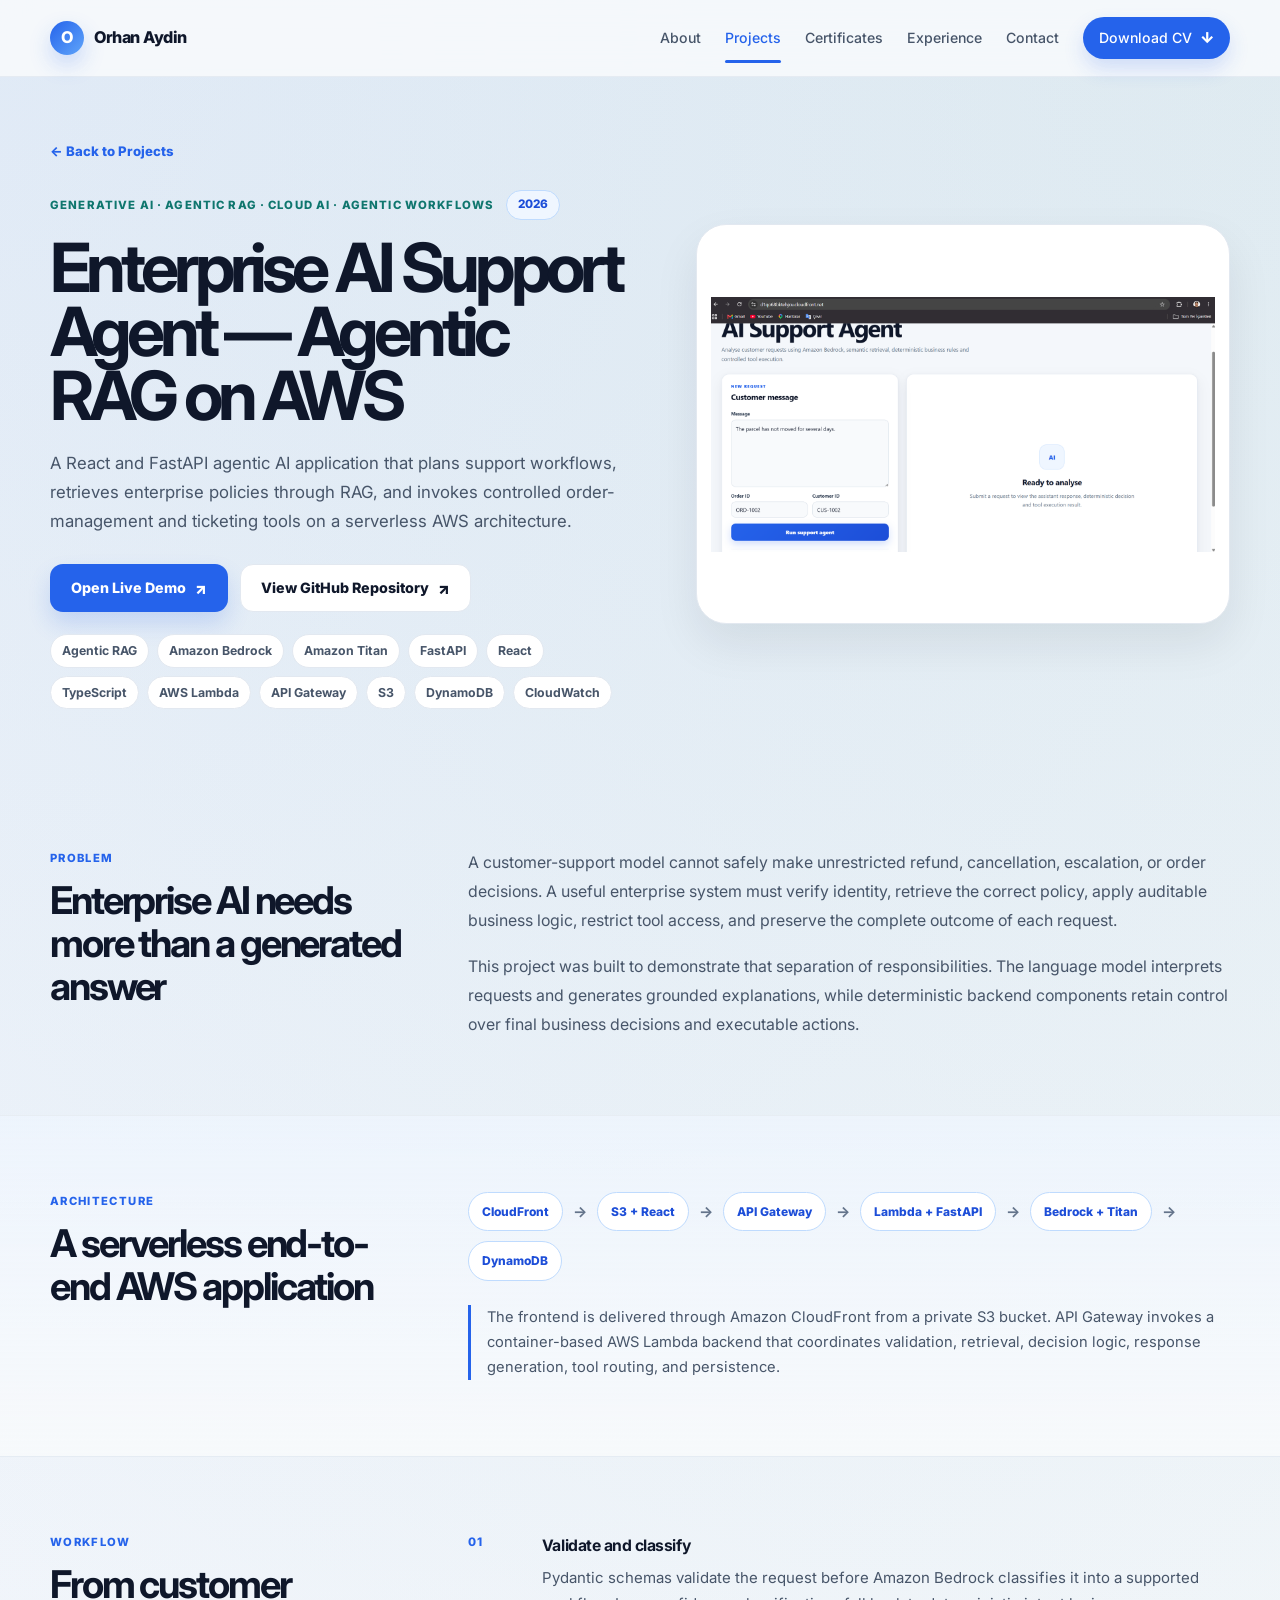
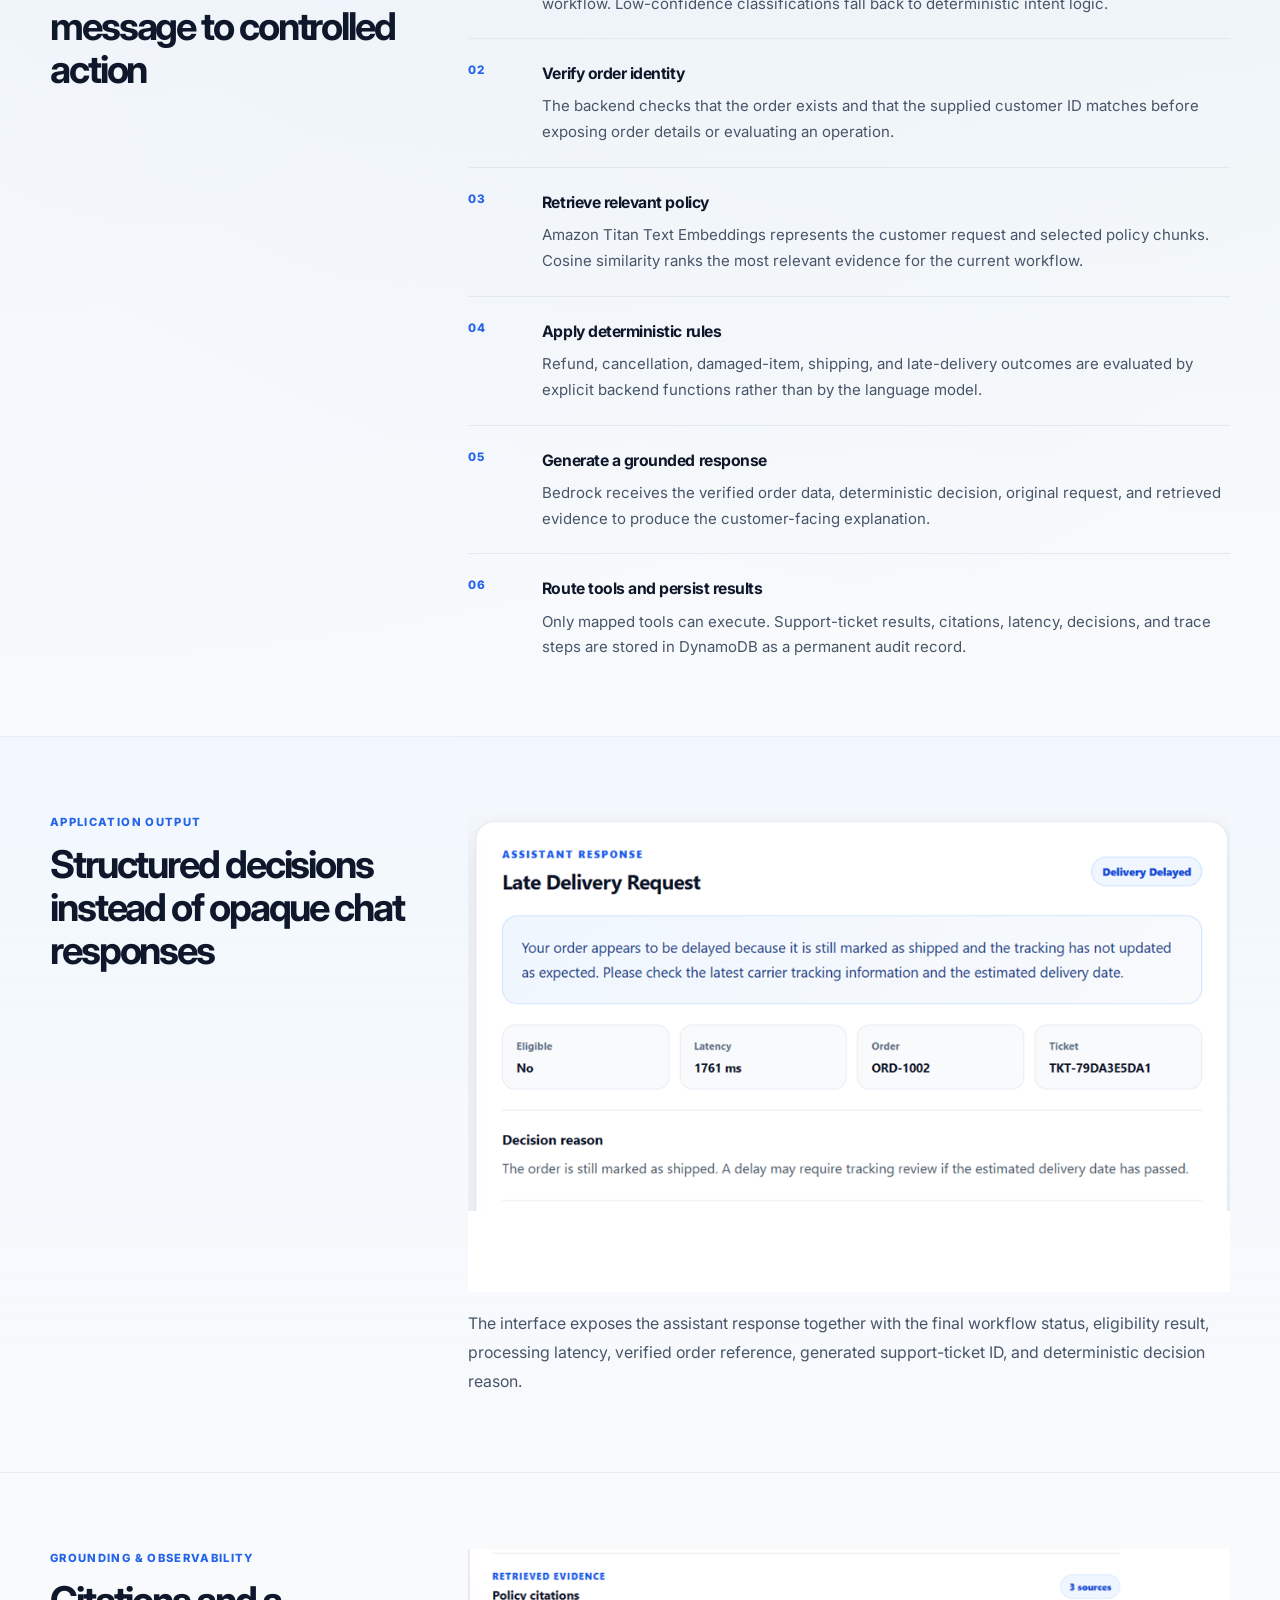
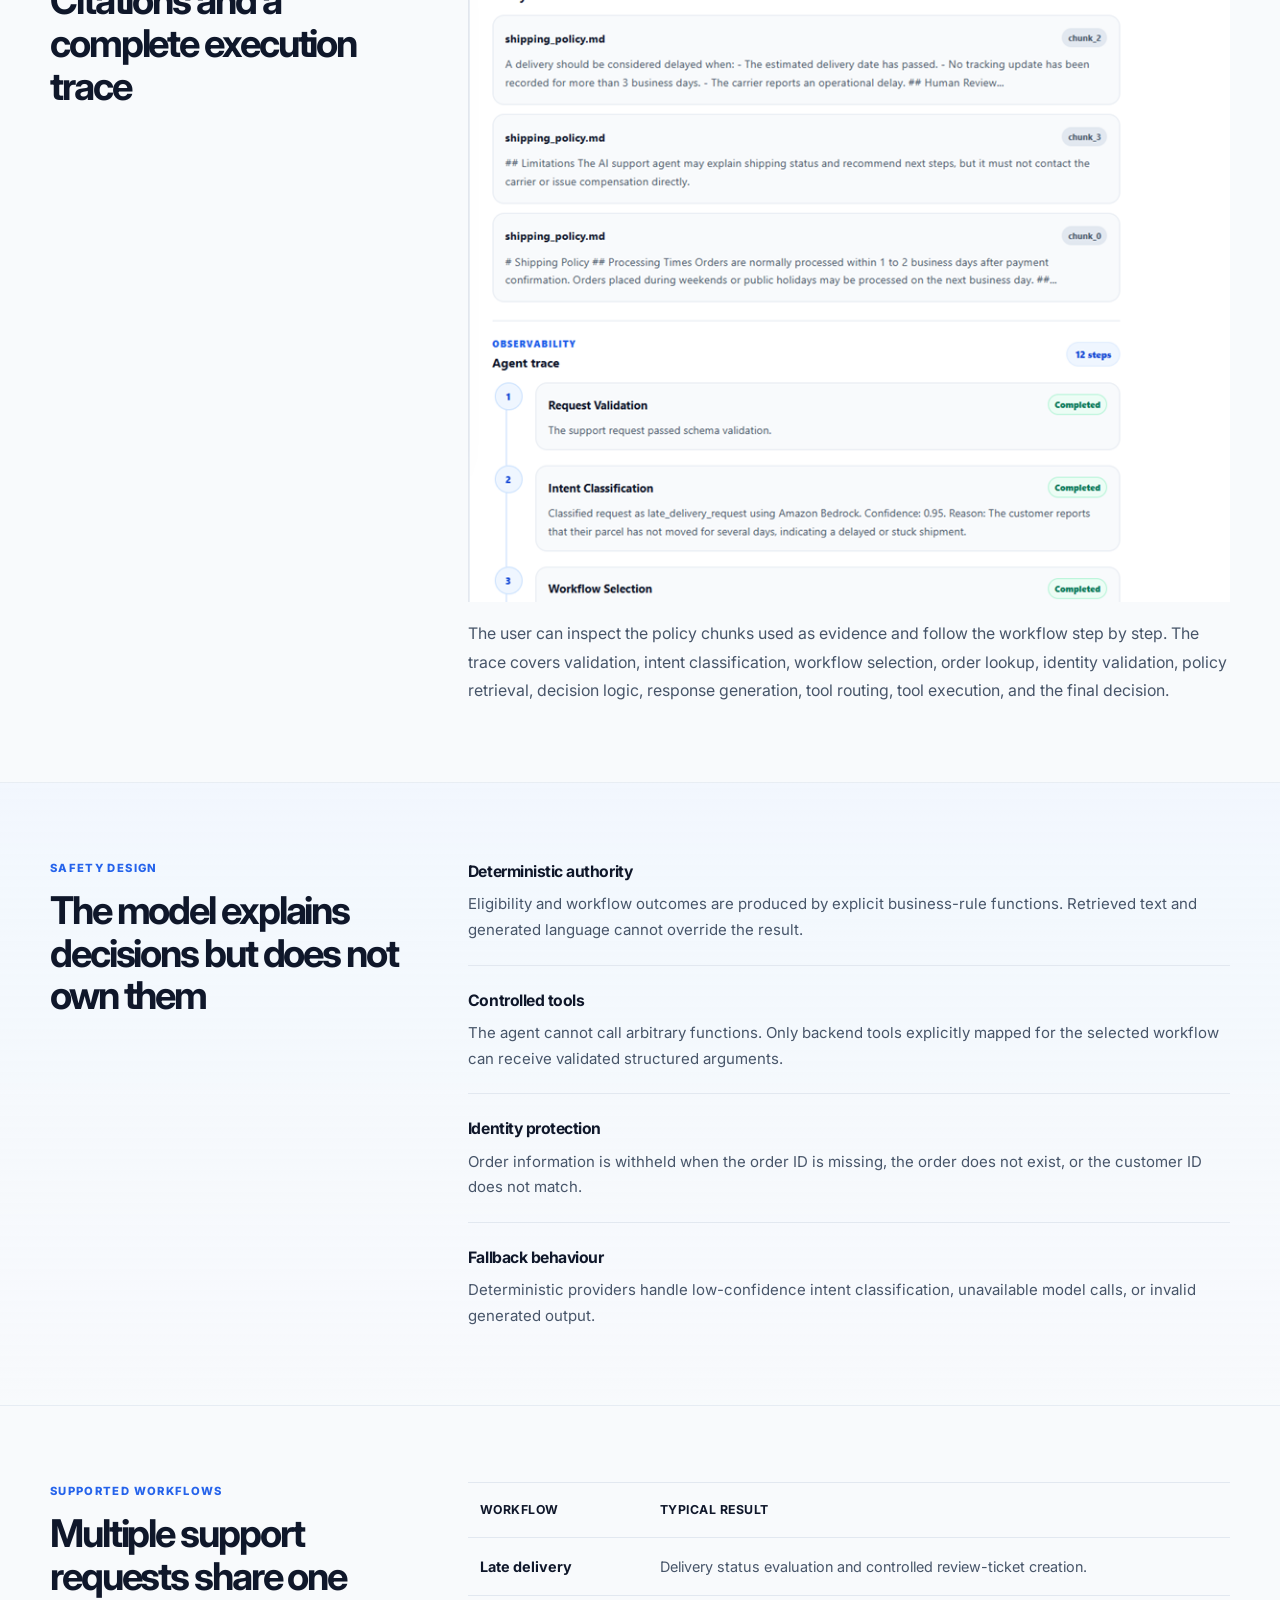
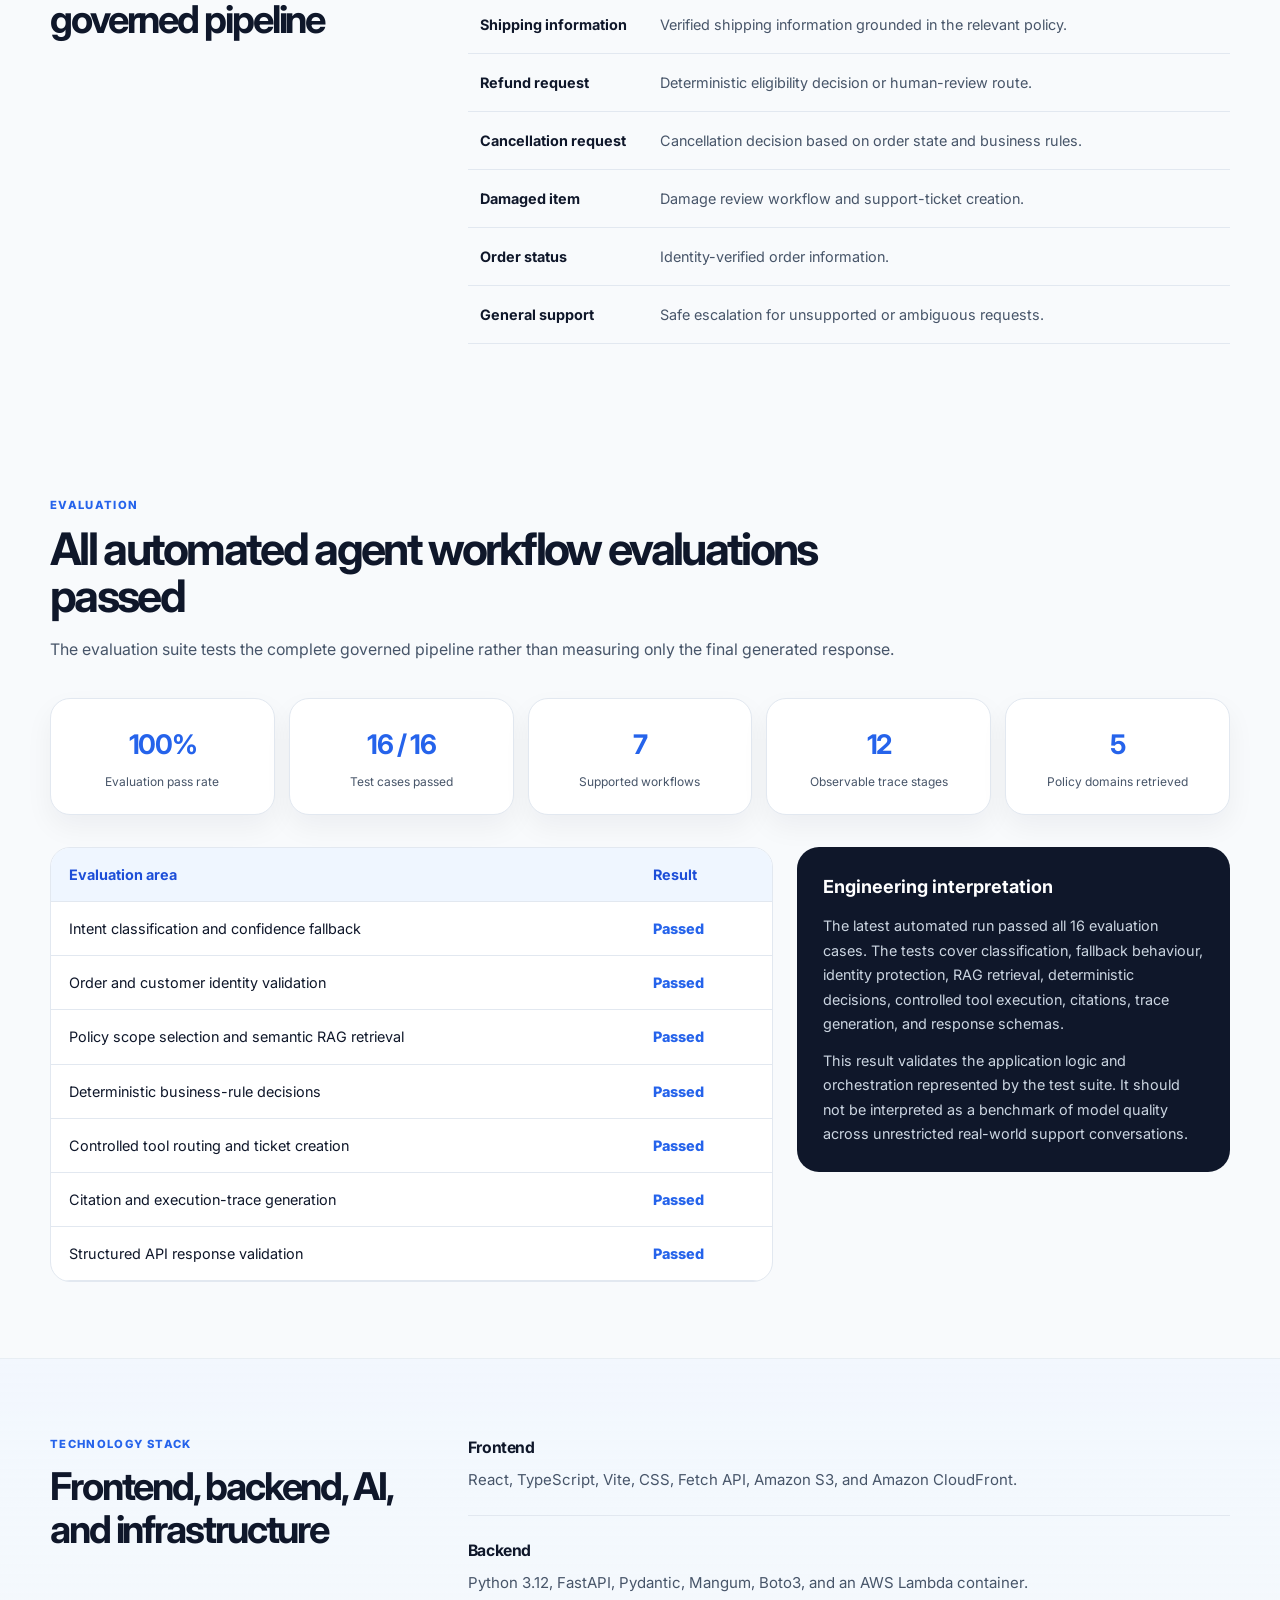
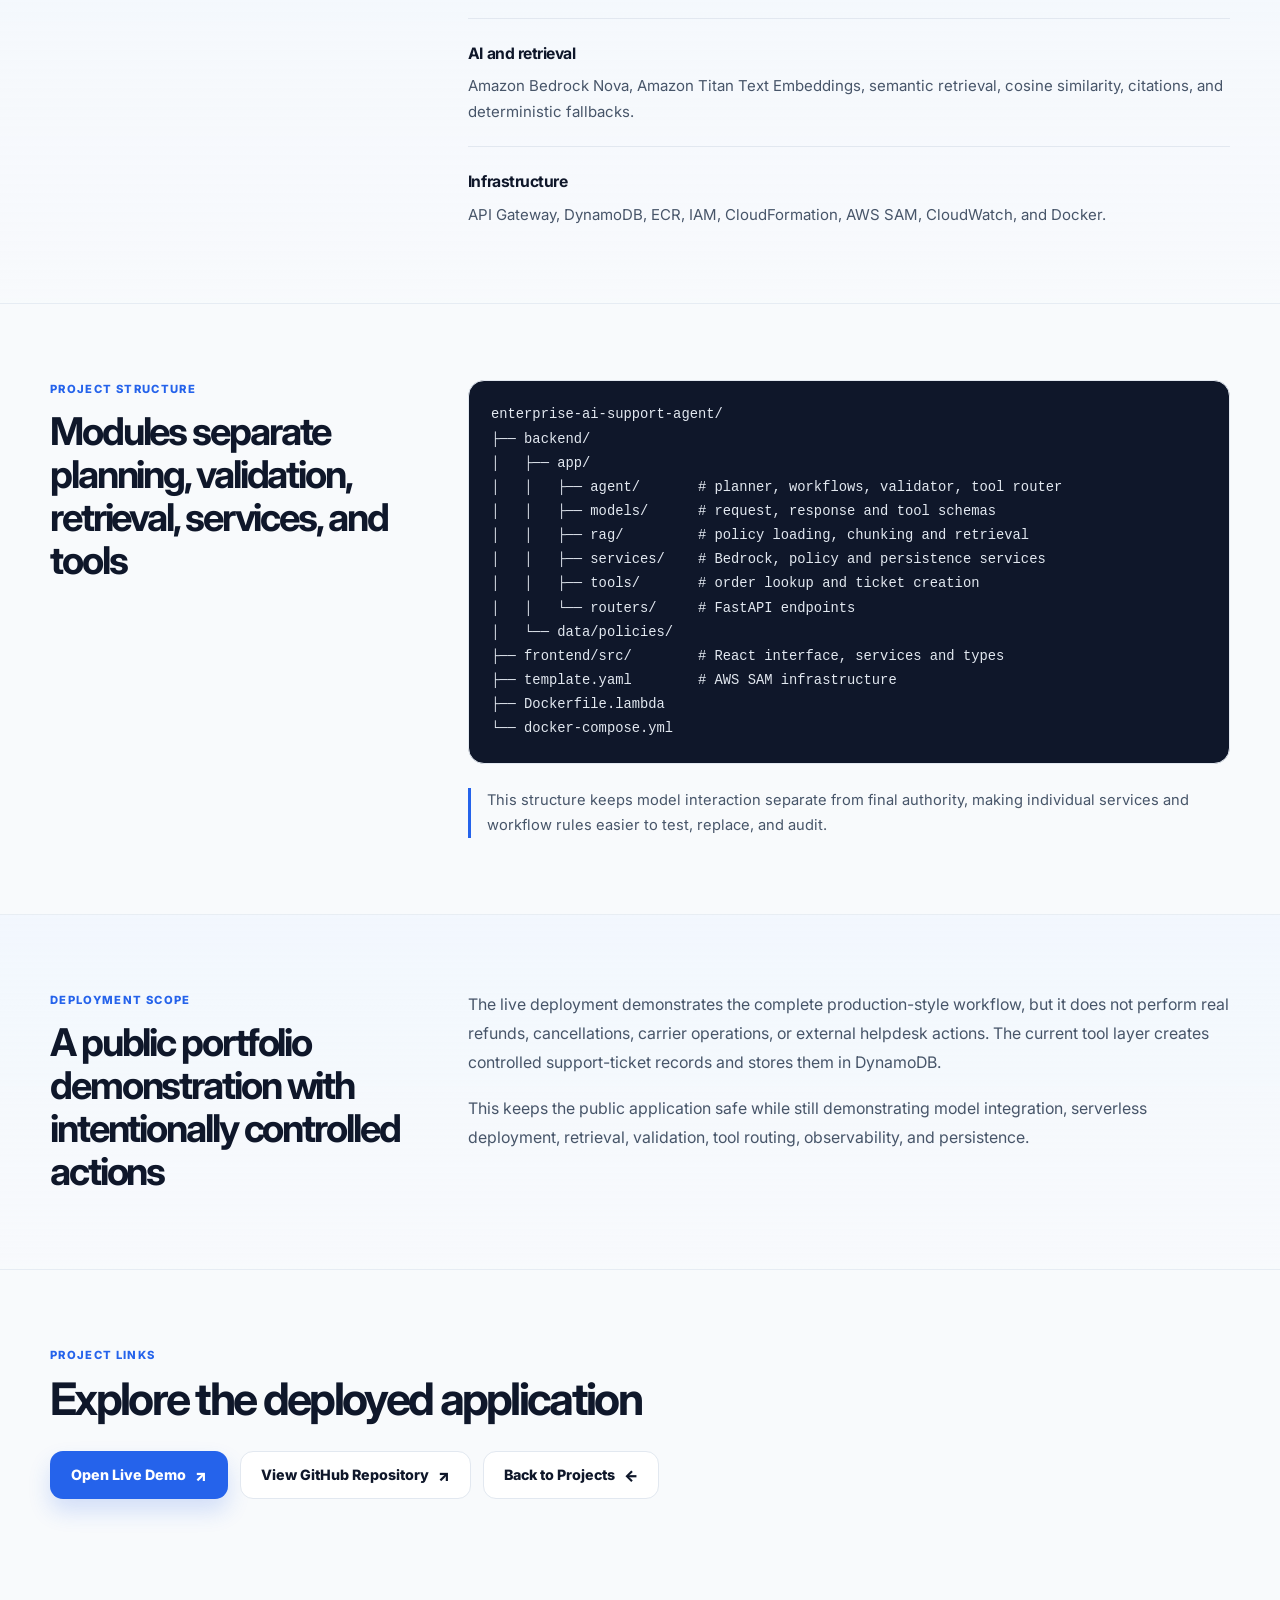
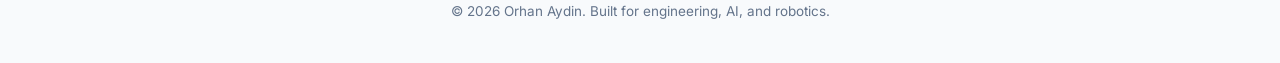
==== commit adb9a46c: "changed cv and added project information" ====
--- a/projects/enterprise-ai-support-agent/index.html
+++ b/projects/enterprise-ai-support-agent/index.html
@@ -30,20 +30,20 @@
 <div class="project-detail-hero-copy">
 <a class="project-back-link" href="../../projects.html">← Back to Projects</a>
 <div class="project-detail-kicker-row">
-<span class="project-detail-kicker">Generative AI · Cloud AI · Agentic Workflows</span>
+<span class="project-detail-kicker">Generative AI · Agentic RAG · Cloud AI · Agentic Workflows</span>
 <span class="project-year-badge">2026</span>
 </div>
-<h1>Enterprise AI Support Agent</h1>
-<p class="project-detail-lead">A production-style serverless customer-support agent that combines Amazon Bedrock with semantic policy retrieval, deterministic business rules, identity validation, controlled tool execution, citations, observability, and persistent audit records.</p>
+<h1>Enterprise AI Support Agent <span class="project-title-suffix">— Agentic RAG on AWS</span></h1>
+<p class="project-detail-lead">A React and FastAPI agentic AI application that plans support workflows, retrieves enterprise policies through RAG, and invokes controlled order-management and ticketing tools on a serverless AWS architecture.</p>
 <div class="project-detail-actions">
 <a class="button button-primary" href="https://d1qo68bktehjcu.cloudfront.net" rel="noopener noreferrer" target="_blank">Open Live Demo <span class="button-icon">↗</span></a>
-<a class="button button-secondary" href="https://github.com/orhanaydinn" rel="noopener noreferrer" target="_blank">GitHub Profile <span class="button-icon">↗</span></a>
+<a class="button button-secondary" href="https://github.com/orhanaydinn/enterprise-ai-support-agent" rel="noopener noreferrer" target="_blank">View GitHub Repository <span class="button-icon">↗</span></a>
 </div>
 <div class="tag-list project-detail-tags">
-<span>Amazon Bedrock</span><span>Amazon Titan</span><span>FastAPI</span><span>React</span><span>TypeScript</span><span>AWS Lambda</span><span>API Gateway</span><span>DynamoDB</span>
-</div>
-</div>
-<div class="project-detail-hero-media case-study-hero-media">
+<span>Agentic RAG</span><span>Amazon Bedrock</span><span>Amazon Titan</span><span>FastAPI</span><span>React</span><span>TypeScript</span><span>AWS Lambda</span><span>API Gateway</span><span>S3</span><span>DynamoDB</span><span>CloudWatch</span>
+</div>
+</div>
+<div class="project-detail-hero-media case-study-hero-media enterprise-ai-hero-media">
 <img alt="Enterprise AI Support Agent application interface" src="assets/application-overview.png"/>
 </div>
 </div>
@@ -133,6 +133,31 @@
 <tr><td>General support</td><td>Safe escalation for unsupported or ambiguous requests.</td></tr>
 </tbody>
 </table>
+</div>
+</div>
+</section>
+
+<section class="project-detail-section">
+<div class="container">
+<div class="project-detail-heading"><p class="project-detail-section-label">Evaluation</p><h2>All automated agent workflow evaluations passed</h2><p>The evaluation suite tests the complete governed pipeline rather than measuring only the final generated response.</p></div>
+<div class="metric-grid">
+<article><strong>100%</strong><span>Evaluation pass rate</span></article>
+<article><strong>16 / 16</strong><span>Test cases passed</span></article>
+<article><strong>7</strong><span>Supported workflows</span></article>
+<article><strong>12</strong><span>Observable trace stages</span></article>
+<article><strong>5</strong><span>Policy domains retrieved</span></article>
+</div>
+<div class="evaluation-layout">
+<div class="evaluation-table-wrap"><table class="evaluation-table"><thead><tr><th>Evaluation area</th><th>Result</th></tr></thead><tbody>
+<tr><td>Intent classification and confidence fallback</td><td>Passed</td></tr>
+<tr><td>Order and customer identity validation</td><td>Passed</td></tr>
+<tr><td>Policy scope selection and semantic RAG retrieval</td><td>Passed</td></tr>
+<tr><td>Deterministic business-rule decisions</td><td>Passed</td></tr>
+<tr><td>Controlled tool routing and ticket creation</td><td>Passed</td></tr>
+<tr><td>Citation and execution-trace generation</td><td>Passed</td></tr>
+<tr><td>Structured API response validation</td><td>Passed</td></tr>
+</tbody></table></div>
+<aside class="evaluation-note"><h3>Engineering interpretation</h3><p>The latest automated run passed all 16 evaluation cases. The tests cover classification, fallback behaviour, identity protection, RAG retrieval, deterministic decisions, controlled tool execution, citations, trace generation, and response schemas.</p><p>This result validates the application logic and orchestration represented by the test suite. It should not be interpreted as a benchmark of model quality across unrestricted real-world support conversations.</p></aside>
 </div>
 </div>
 </section>
@@ -187,7 +212,7 @@
 <div><p class="project-detail-section-label">Project Links</p><h2>Explore the deployed application</h2></div>
 <div class="project-detail-actions">
 <a class="button button-primary" href="https://d1qo68bktehjcu.cloudfront.net" rel="noopener noreferrer" target="_blank">Open Live Demo <span class="button-icon">↗</span></a>
-<a class="button button-secondary" href="https://github.com/orhanaydinn" rel="noopener noreferrer" target="_blank">GitHub Profile <span class="button-icon">↗</span></a>
+<a class="button button-secondary" href="https://github.com/orhanaydinn/enterprise-ai-support-agent" rel="noopener noreferrer" target="_blank">View GitHub Repository <span class="button-icon">↗</span></a>
 <a class="button button-secondary" href="../../projects.html">Back to Projects <span class="button-icon">←</span></a>
 </div>
 </div>
